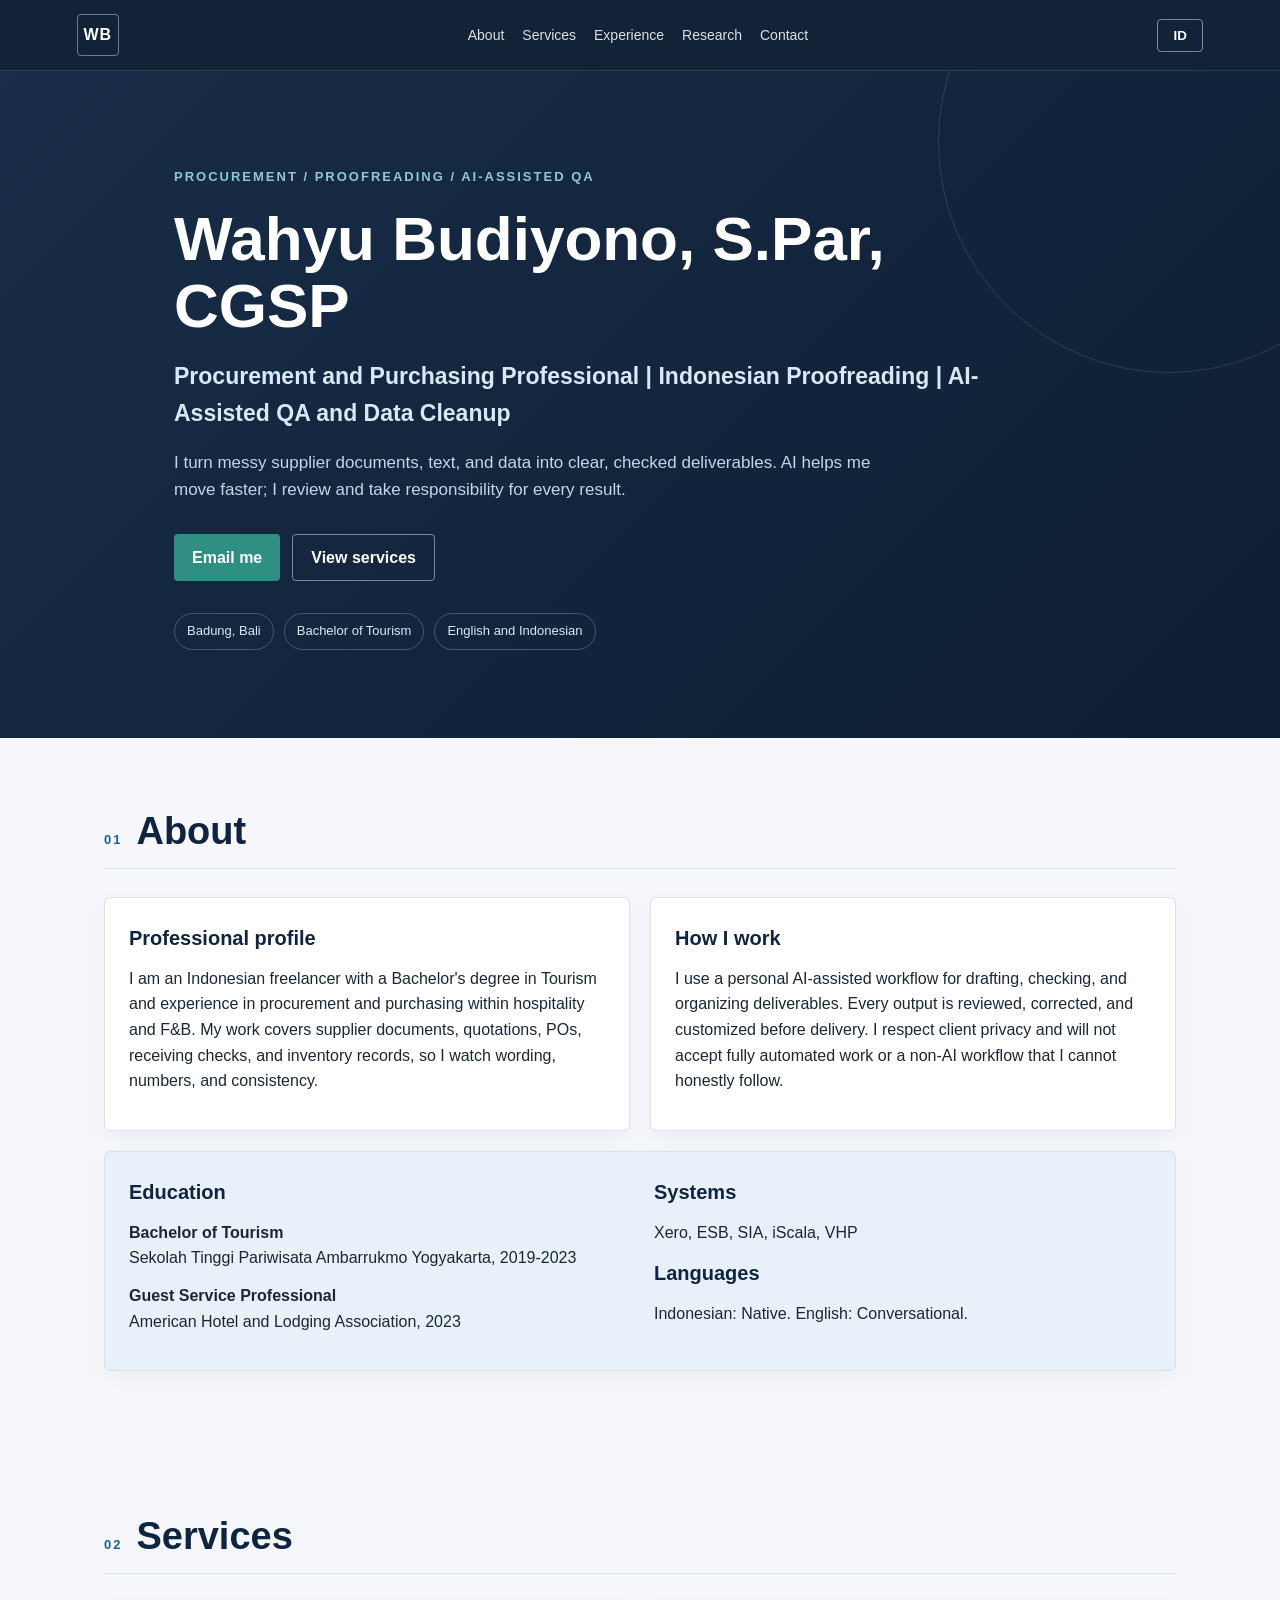
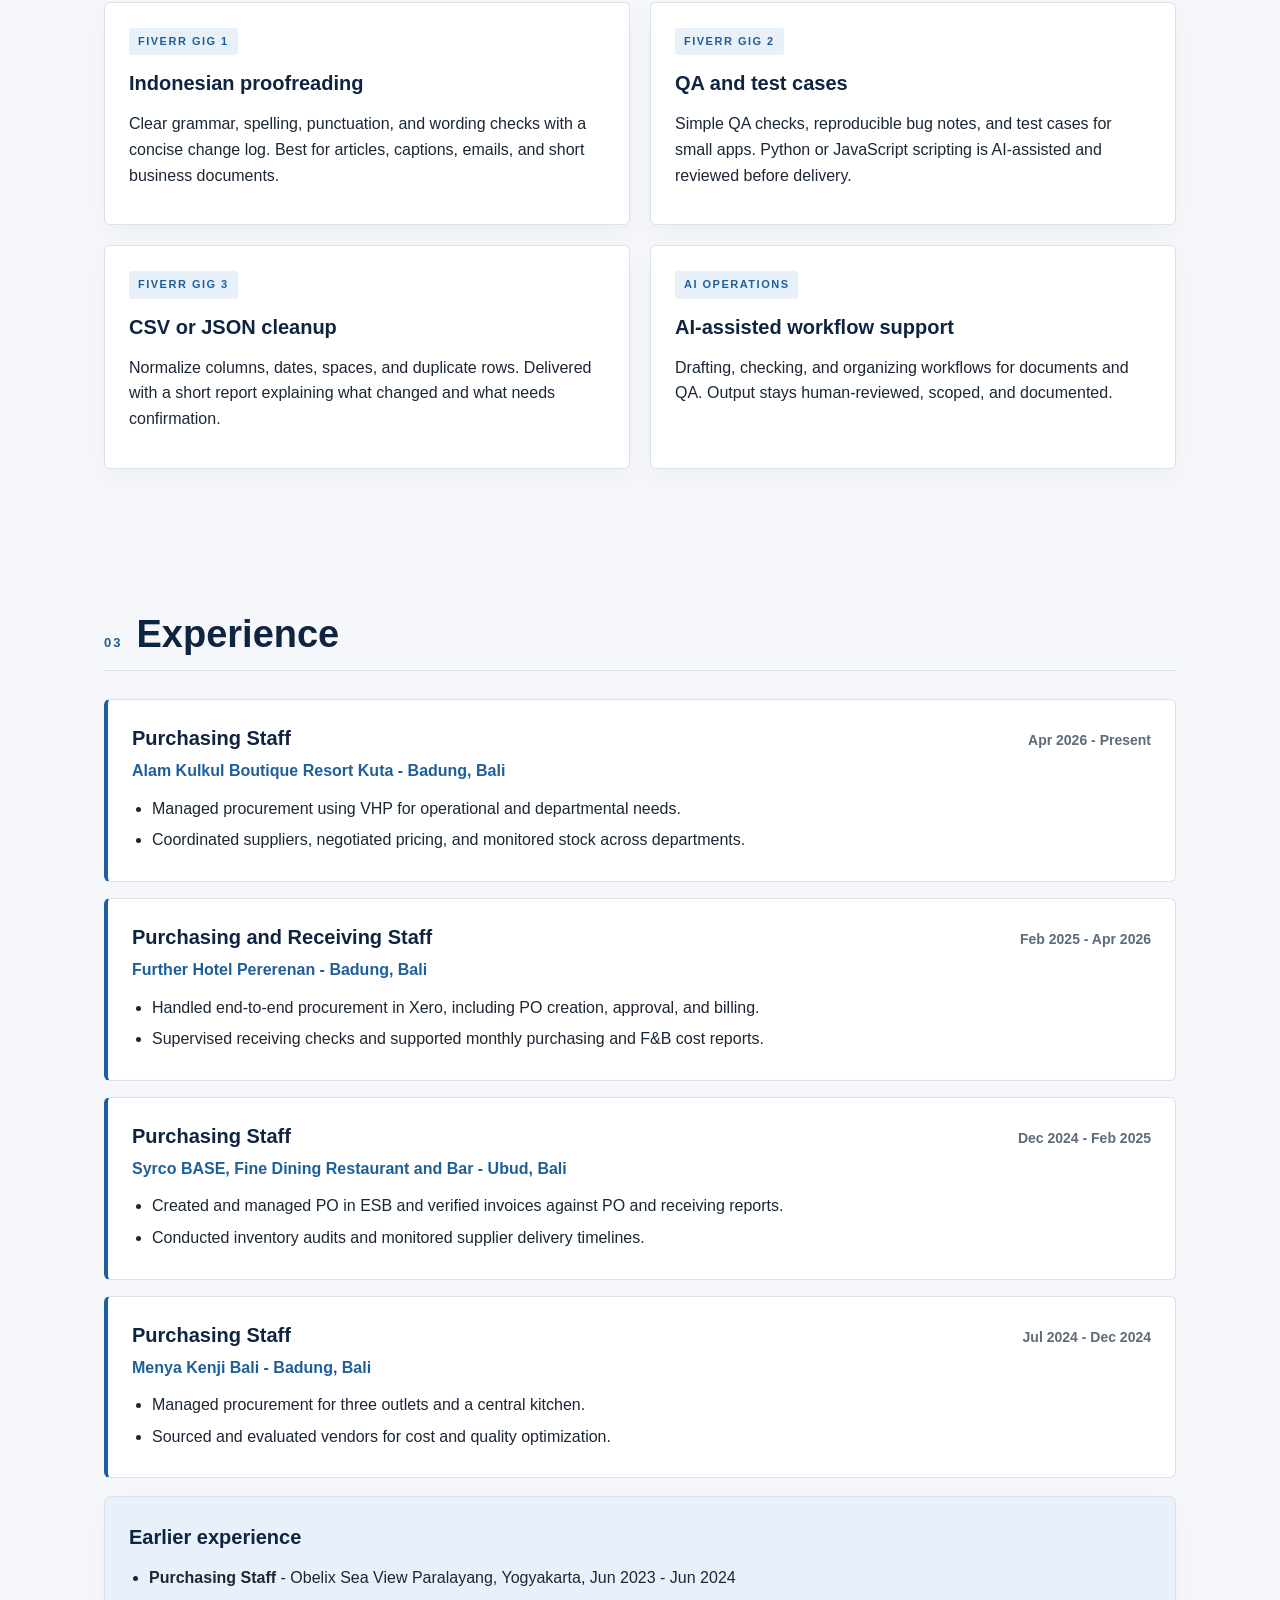
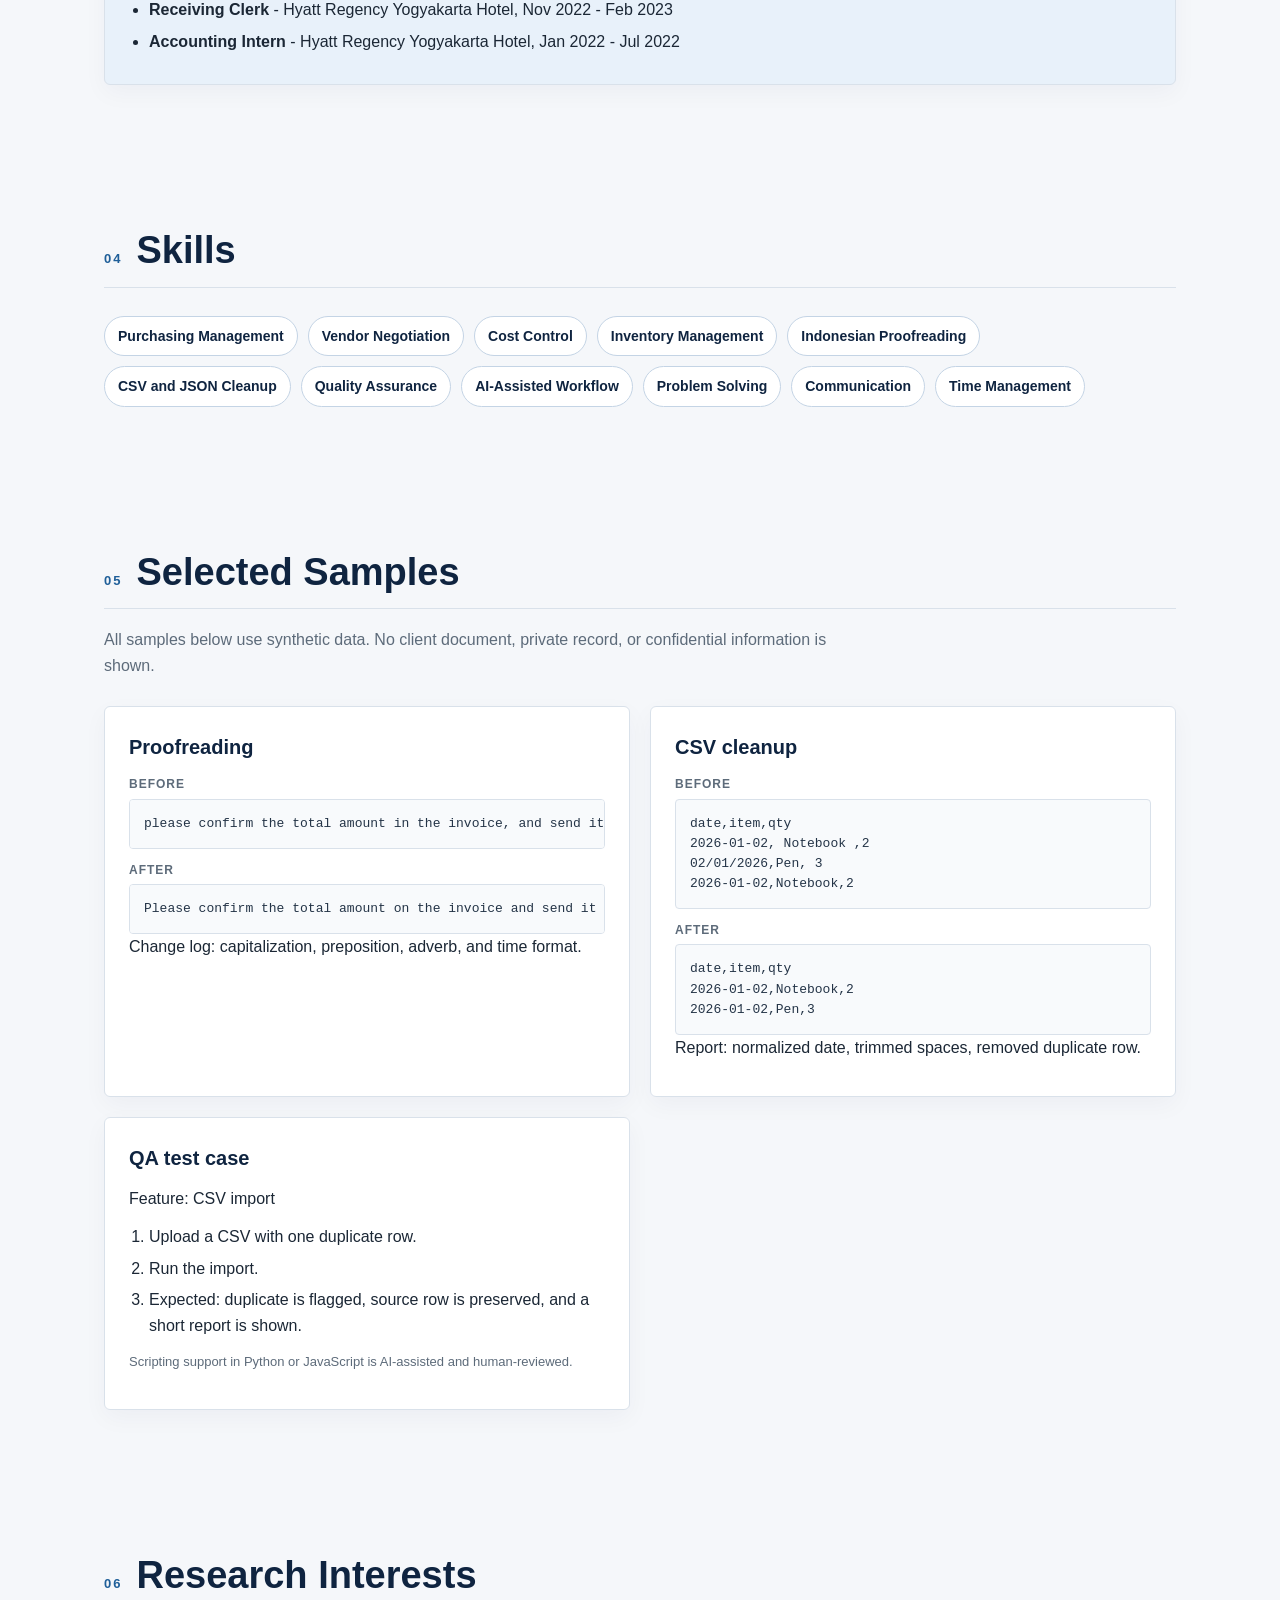
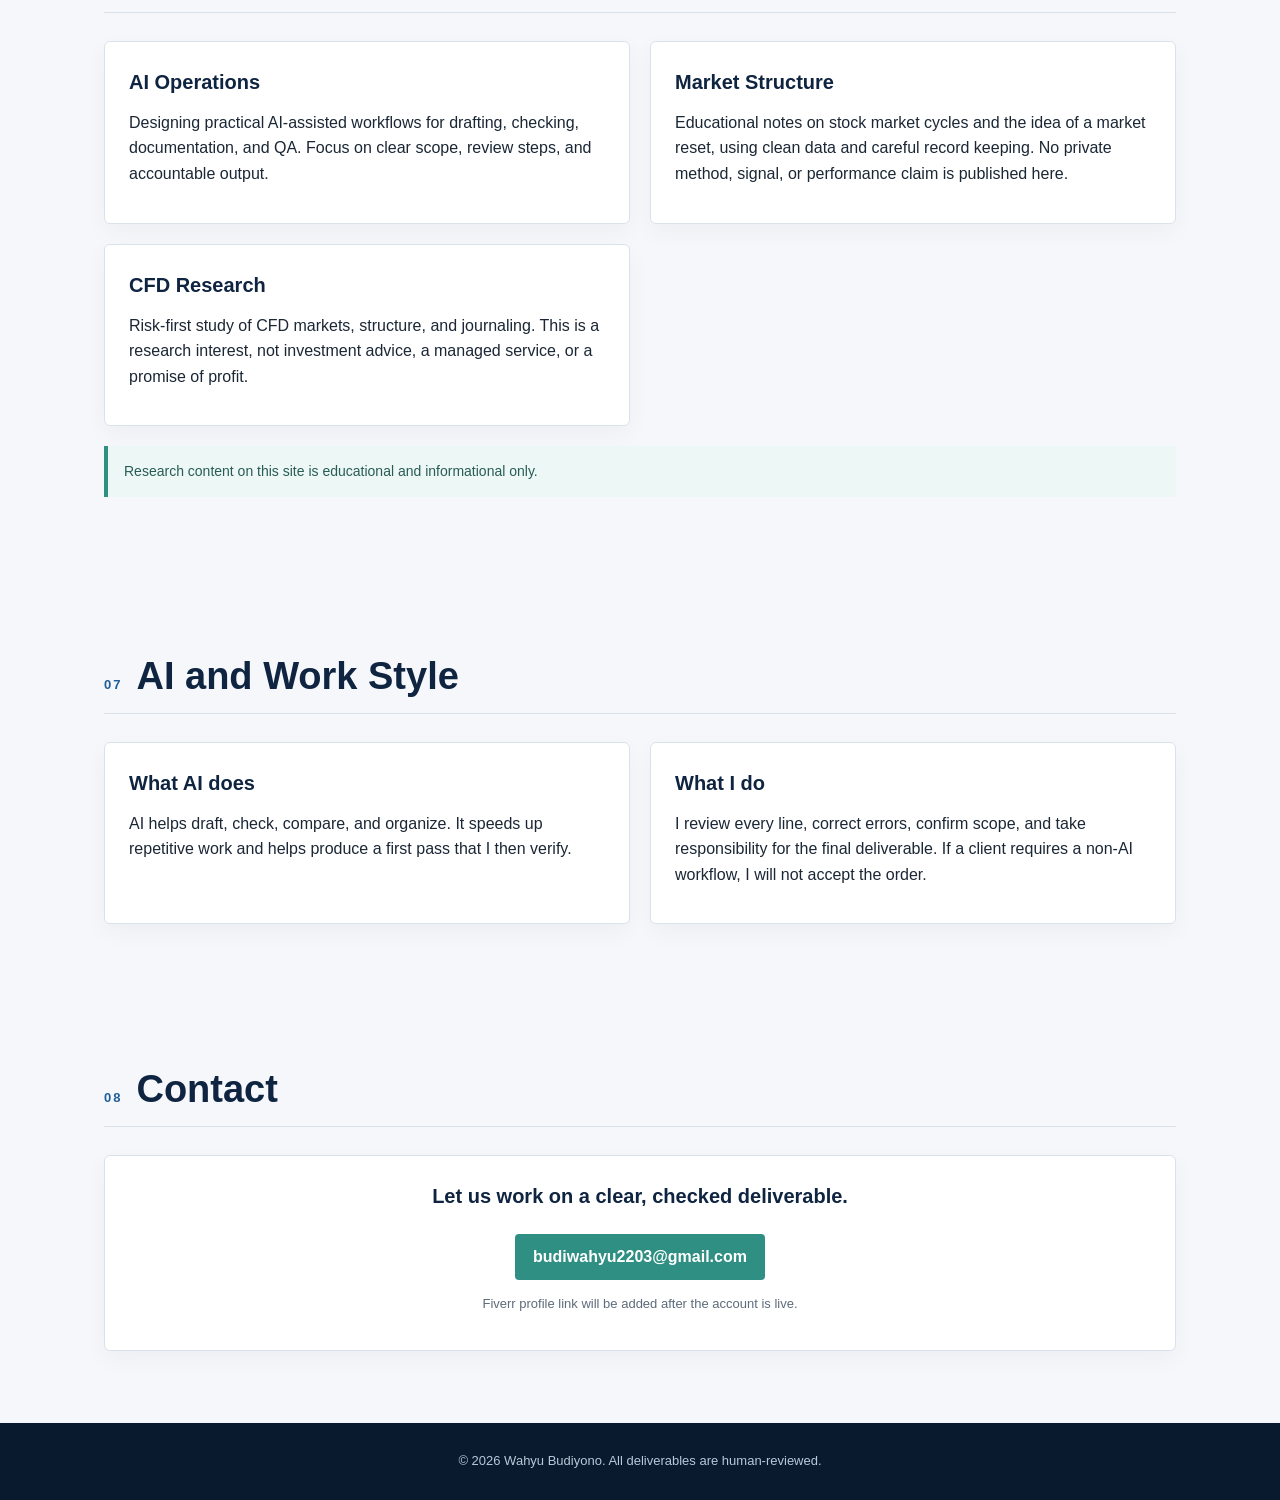
==== index.html @ 5fb3757d "Add bilingual corporate portfolio" ====
<!DOCTYPE html>
<html lang="en">
<head>
  <meta charset="utf-8">
  <meta name="viewport" content="width=device-width, initial-scale=1">
  <title>Wahyu Budiyono | Procurement and AI-Assisted QA</title>
  <meta name="description" content="Corporate portfolio of Wahyu Budiyono: procurement, Indonesian proofreading, AI-assisted QA, and data cleanup.">
  <link rel="stylesheet" href="styles.css">
</head>
<body>
  <header class="site-header">
    <a class="brand" href="#top" aria-label="Back to top">WB</a>
    <nav class="nav" aria-label="Main navigation">
      <a href="#about" data-en="About" data-id="Tentang">About</a>
      <a href="#services" data-en="Services" data-id="Layanan">Services</a>
      <a href="#experience" data-en="Experience" data-id="Pengalaman">Experience</a>
      <a href="#research" data-en="Research" data-id="Riset">Research</a>
      <a href="#contact" data-en="Contact" data-id="Kontak">Contact</a>
    </nav>
    <button class="lang-toggle" id="langToggle" type="button" aria-label="Ganti ke Bahasa Indonesia">ID</button>
  </header>

  <main id="top">
    <section class="hero">
      <div class="hero-inner">
        <p class="eyebrow" data-en="PROCUREMENT / PROOFREADING / AI-ASSISTED QA" data-id="PENGADAAN / KOREKSI BAHASA / QA DENGAN AI">PROCUREMENT / PROOFREADING / AI-ASSISTED QA</p>
        <h1>Wahyu Budiyono, S.Par, CGSP</h1>
        <p class="tagline" data-en="Procurement and Purchasing Professional | Indonesian Proofreading | AI-Assisted QA and Data Cleanup" data-id="Profesional Pengadaan dan Pembelian | Koreksi Bahasa Indonesia | QA dan Pembersihan Data dengan Bantuan AI">Procurement and Purchasing Professional | Indonesian Proofreading | AI-Assisted QA and Data Cleanup</p>
        <p class="hero-copy" data-en="I turn messy supplier documents, text, and data into clear, checked deliverables. AI helps me move faster; I review and take responsibility for every result." data-id="Saya mengubah dokumen supplier, teks, dan data yang berantakan menjadi hasil yang jelas dan sudah dicek. AI membantu saya bekerja lebih cepat; saya meninjau dan bertanggung jawab atas setiap hasil.">I turn messy supplier documents, text, and data into clear, checked deliverables. AI helps me move faster; I review and take responsibility for every result.</p>
        <div class="hero-actions">
          <a class="btn primary" href="mailto:budiwahyu2203@gmail.com" data-en="Email me" data-id="Email saya">Email me</a>
          <a class="btn secondary" href="#services" data-en="View services" data-id="Lihat layanan">View services</a>
        </div>
        <div class="badges" aria-label="Highlights">
          <span data-en="Badung, Bali" data-id="Badung, Bali">Badung, Bali</span>
          <span data-en="Bachelor of Tourism" data-id="Sarjana Pariwisata">Bachelor of Tourism</span>
          <span data-en="English and Indonesian" data-id="Inggris dan Indonesia">English and Indonesian</span>
        </div>
      </div>
    </section>

    <section class="section" id="about">
      <div class="section-head">
        <span class="section-no">01</span>
        <h2 data-en="About" data-id="Tentang">About</h2>
      </div>
      <div class="two-col">
        <div class="card">
          <h3 data-en="Professional profile" data-id="Profil profesional">Professional profile</h3>
          <p data-en="I am an Indonesian freelancer with a Bachelor's degree in Tourism and experience in procurement and purchasing within hospitality and F&B. My work covers supplier documents, quotations, POs, receiving checks, and inventory records, so I watch wording, numbers, and consistency." data-id="Saya adalah freelancer Indonesia dengan gelar Sarjana Pariwisata dan pengalaman pengadaan serta pembelian di perhotelan dan F&B. Pekerjaan saya mencakup dokumen supplier, penawaran, PO, pemeriksaan penerimaan, dan catatan inventaris, sehingga saya memperhatikan kata, angka, dan konsistensi.">I am an Indonesian freelancer with a Bachelor's degree in Tourism and experience in procurement and purchasing within hospitality and F&B. My work covers supplier documents, quotations, POs, receiving checks, and inventory records, so I watch wording, numbers, and consistency.</p>
        </div>
        <div class="card">
          <h3 data-en="How I work" data-id="Cara saya bekerja">How I work</h3>
          <p data-en="I use a personal AI-assisted workflow for drafting, checking, and organizing deliverables. Every output is reviewed, corrected, and customized before delivery. I respect client privacy and will not accept fully automated work or a non-AI workflow that I cannot honestly follow." data-id="Saya menggunakan alur kerja berbantuan AI pribadi untuk menyusun, memeriksa, dan merapikan hasil kerja. Setiap keluaran saya tinjau, perbaiki, dan sesuaikan sebelum dikirim. Saya menjaga privasi klien dan tidak menerima pekerjaan otomatis penuh atau alur tanpa AI yang tidak bisa saya jalani secara jujur.">I use a personal AI-assisted workflow for drafting, checking, and organizing deliverables. Every output is reviewed, corrected, and customized before delivery. I respect client privacy and will not accept fully automated work or a non-AI workflow that I cannot honestly follow.</p>
        </div>
      </div>
      <div class="panel" aria-label="Education and systems">
        <div>
          <h3 data-en="Education" data-id="Pendidikan">Education</h3>
          <p><strong data-en="Bachelor of Tourism" data-id="Sarjana Pariwisata">Bachelor of Tourism</strong><br>Sekolah Tinggi Pariwisata Ambarrukmo Yogyakarta, 2019-2023</p>
          <p><strong data-en="Guest Service Professional" data-id="Guest Service Professional">Guest Service Professional</strong><br>American Hotel and Lodging Association, 2023</p>
        </div>
        <div>
          <h3 data-en="Systems" data-id="Sistem">Systems</h3>
          <p data-en="Xero, ESB, SIA, iScala, VHP" data-id="Xero, ESB, SIA, iScala, VHP">Xero, ESB, SIA, iScala, VHP</p>
          <h3 data-en="Languages" data-id="Bahasa">Languages</h3>
          <p data-en="Indonesian: Native. English: Conversational." data-id="Indonesia: Asli. Inggris: Percakapan.">Indonesian: Native. English: Conversational.</p>
        </div>
      </div>
    </section>

    <section class="section" id="services">
      <div class="section-head">
        <span class="section-no">02</span>
        <h2 data-en="Services" data-id="Layanan">Services</h2>
      </div>
      <div class="grid">
        <article class="service-card">
          <span class="tag" data-en="FIVERR GIG 1" data-id="GIG FIVERR 1">FIVERR GIG 1</span>
          <h3 data-en="Indonesian proofreading" data-id="Koreksi Bahasa Indonesia">Indonesian proofreading</h3>
          <p data-en="Clear grammar, spelling, punctuation, and wording checks with a concise change log. Best for articles, captions, emails, and short business documents." data-id="Pemeriksaan tata bahasa, ejaan, tanda baca, dan pilihan kata dengan ringkasan perubahan. Cocok untuk artikel, caption, email, dan dokumen bisnis singkat.">Clear grammar, spelling, punctuation, and wording checks with a concise change log. Best for articles, captions, emails, and short business documents.</p>
        </article>
        <article class="service-card">
          <span class="tag" data-en="FIVERR GIG 2" data-id="GIG FIVERR 2">FIVERR GIG 2</span>
          <h3 data-en="QA and test cases" data-id="QA dan test case">QA and test cases</h3>
          <p data-en="Simple QA checks, reproducible bug notes, and test cases for small apps. Python or JavaScript scripting is AI-assisted and reviewed before delivery." data-id="Pemeriksaan QA sederhana, catatan bug yang bisa diulang, dan test case untuk aplikasi kecil. Skrip Python atau JavaScript dibantu AI dan ditinjau sebelum dikirim.">Simple QA checks, reproducible bug notes, and test cases for small apps. Python or JavaScript scripting is AI-assisted and reviewed before delivery.</p>
        </article>
        <article class="service-card">
          <span class="tag" data-en="FIVERR GIG 3" data-id="GIG FIVERR 3">FIVERR GIG 3</span>
          <h3 data-en="CSV or JSON cleanup" data-id="Pembersihan CSV atau JSON">CSV or JSON cleanup</h3>
          <p data-en="Normalize columns, dates, spaces, and duplicate rows. Delivered with a short report explaining what changed and what needs confirmation." data-id="Merapikan kolom, tanggal, spasi, dan baris duplikat. Dikirim dengan laporan singkat tentang yang diubah dan yang perlu dikonfirmasi.">Normalize columns, dates, spaces, and duplicate rows. Delivered with a short report explaining what changed and what needs confirmation.</p>
        </article>
        <article class="service-card">
          <span class="tag" data-en="AI OPERATIONS" data-id="OPERASI AI">AI OPERATIONS</span>
          <h3 data-en="AI-assisted workflow support" data-id="Dukungan alur kerja berbantuan AI">AI-assisted workflow support</h3>
          <p data-en="Drafting, checking, and organizing workflows for documents and QA. Output stays human-reviewed, scoped, and documented." data-id="Alur kerja penyusunan, pemeriksaan, dan perapian untuk dokumen serta QA. Hasil tetap ditinjau manusia, jelas ruang lingkupnya, dan terdokumentasi.">Drafting, checking, and organizing workflows for documents and QA. Output stays human-reviewed, scoped, and documented.</p>
        </article>
      </div>
    </section>

    <section class="section" id="experience">
      <div class="section-head">
        <span class="section-no">03</span>
        <h2 data-en="Experience" data-id="Pengalaman">Experience</h2>
      </div>
      <div class="timeline">
        <article class="job">
          <div class="job-head">
            <h3 data-en="Purchasing Staff" data-id="Staf Pengadaan">Purchasing Staff</h3>
            <span>Apr 2026 - Present</span>
          </div>
          <p class="company">Alam Kulkul Boutique Resort Kuta - Badung, Bali</p>
          <ul>
            <li data-en="Managed procurement using VHP for operational and departmental needs." data-id="Mengelola pengadaan dengan VHP untuk kebutuhan operasional dan departemen.">Managed procurement using VHP for operational and departmental needs.</li>
            <li data-en="Coordinated suppliers, negotiated pricing, and monitored stock across departments." data-id="Berkoordinasi dengan supplier, menegosiasikan harga, dan memantau stok lintas departemen.">Coordinated suppliers, negotiated pricing, and monitored stock across departments.</li>
          </ul>
        </article>
        <article class="job">
          <div class="job-head">
            <h3 data-en="Purchasing and Receiving Staff" data-id="Staf Pengadaan dan Penerimaan">Purchasing and Receiving Staff</h3>
            <span>Feb 2025 - Apr 2026</span>
          </div>
          <p class="company">Further Hotel Pererenan - Badung, Bali</p>
          <ul>
            <li data-en="Handled end-to-end procurement in Xero, including PO creation, approval, and billing." data-id="Menangani pengadaan menyeluruh di Xero, termasuk pembuatan PO, persetujuan, dan penagihan.">Handled end-to-end procurement in Xero, including PO creation, approval, and billing.</li>
            <li data-en="Supervised receiving checks and supported monthly purchasing and F&B cost reports." data-id="Mengawasi pemeriksaan penerimaan dan mendukung laporan pembelian bulanan serta biaya F&B.">Supervised receiving checks and supported monthly purchasing and F&B cost reports.</li>
          </ul>
        </article>
        <article class="job">
          <div class="job-head">
            <h3 data-en="Purchasing Staff" data-id="Staf Pengadaan">Purchasing Staff</h3>
            <span>Dec 2024 - Feb 2025</span>
          </div>
          <p class="company">Syrco BASE, Fine Dining Restaurant and Bar - Ubud, Bali</p>
          <ul>
            <li data-en="Created and managed PO in ESB and verified invoices against PO and receiving reports." data-id="Membuat dan mengelola PO di ESB serta memverifikasi invoice terhadap PO dan laporan penerimaan.">Created and managed PO in ESB and verified invoices against PO and receiving reports.</li>
            <li data-en="Conducted inventory audits and monitored supplier delivery timelines." data-id="Melakukan audit inventaris dan memantau waktu pengiriman supplier.">Conducted inventory audits and monitored supplier delivery timelines.</li>
          </ul>
        </article>
        <article class="job">
          <div class="job-head">
            <h3 data-en="Purchasing Staff" data-id="Staf Pengadaan">Purchasing Staff</h3>
            <span>Jul 2024 - Dec 2024</span>
          </div>
          <p class="company">Menya Kenji Bali - Badung, Bali</p>
          <ul>
            <li data-en="Managed procurement for three outlets and a central kitchen." data-id="Mengelola pengadaan untuk tiga outlet dan dapur pusat.">Managed procurement for three outlets and a central kitchen.</li>
            <li data-en="Sourced and evaluated vendors for cost and quality optimization." data-id="Mencari dan mengevaluasi vendor untuk biaya dan kualitas yang lebih baik.">Sourced and evaluated vendors for cost and quality optimization.</li>
          </ul>
        </article>
      </div>
      <div class="panel compact">
        <h3 data-en="Earlier experience" data-id="Pengalaman sebelumnya">Earlier experience</h3>
        <ul class="plain-list">
          <li><strong>Purchasing Staff</strong> - Obelix Sea View Paralayang, Yogyakarta, Jun 2023 - Jun 2024</li>
          <li><strong data-en="Receiving Clerk" data-id="Staf Penerimaan">Receiving Clerk</strong> - Hyatt Regency Yogyakarta Hotel, Nov 2022 - Feb 2023</li>
          <li><strong data-en="Accounting Intern" data-id="Magang Akuntansi">Accounting Intern</strong> - Hyatt Regency Yogyakarta Hotel, Jan 2022 - Jul 2022</li>
        </ul>
      </div>
    </section>

    <section class="section" id="skills">
      <div class="section-head">
        <span class="section-no">04</span>
        <h2 data-en="Skills" data-id="Keahlian">Skills</h2>
      </div>
      <ul class="chips">
        <li data-en="Purchasing Management" data-id="Manajemen Pembelian">Purchasing Management</li>
        <li data-en="Vendor Negotiation" data-id="Negosiasi Vendor">Vendor Negotiation</li>
        <li data-en="Cost Control" data-id="Kontrol Biaya">Cost Control</li>
        <li data-en="Inventory Management" data-id="Manajemen Inventaris">Inventory Management</li>
        <li data-en="Indonesian Proofreading" data-id="Koreksi Bahasa Indonesia">Indonesian Proofreading</li>
        <li data-en="CSV and JSON Cleanup" data-id="Pembersihan CSV dan JSON">CSV and JSON Cleanup</li>
        <li data-en="Quality Assurance" data-id="Jaminan Kualitas">Quality Assurance</li>
        <li data-en="AI-Assisted Workflow" data-id="Alur Kerja Berbantuan AI">AI-Assisted Workflow</li>
        <li data-en="Problem Solving" data-id="Pemecahan Masalah">Problem Solving</li>
        <li data-en="Communication" data-id="Komunikasi">Communication</li>
        <li data-en="Time Management" data-id="Manajemen Waktu">Time Management</li>
      </ul>
    </section>

    <section class="section" id="samples">
      <div class="section-head">
        <span class="section-no">05</span>
        <h2 data-en="Selected Samples" data-id="Contoh Hasil">Selected Samples</h2>
      </div>
      <p class="section-intro" data-en="All samples below use synthetic data. No client document, private record, or confidential information is shown." data-id="Semua contoh di bawah memakai data buatan. Tidak ada dokumen klien, catatan privat, atau informasi rahasia yang ditampilkan.">All samples below use synthetic data. No client document, private record, or confidential information is shown.</p>
      <div class="grid">
        <article class="sample-card">
          <h3 data-en="Proofreading" data-id="Koreksi Bahasa">Proofreading</h3>
          <p class="sample-label" data-en="Before" data-id="Sebelum">Before</p>
          <pre>please confirm the total amount in the invoice, and send it too us before 5 p.m</pre>
          <p class="sample-label" data-en="After" data-id="Sesudah">After</p>
          <pre>Please confirm the total amount on the invoice and send it to us by 5:00 p.m.</pre>
          <p data-en="Change log: capitalization, preposition, adverb, and time format." data-id="Ringkasan: huruf kapital, preposisi, kata keterangan, dan format waktu.">Change log: capitalization, preposition, adverb, and time format.</p>
        </article>
        <article class="sample-card">
          <h3 data-en="CSV cleanup" data-id="Pembersihan CSV">CSV cleanup</h3>
          <p class="sample-label" data-en="Before" data-id="Sebelum">Before</p>
          <pre>date,item,qty
2026-01-02, Notebook ,2
02/01/2026,Pen, 3
2026-01-02,Notebook,2</pre>
          <p class="sample-label" data-en="After" data-id="Sesudah">After</p>
          <pre>date,item,qty
2026-01-02,Notebook,2
2026-01-02,Pen,3</pre>
          <p data-en="Report: normalized date, trimmed spaces, removed duplicate row." data-id="Laporan: tanggal diseragamkan, spasi dibuang, baris duplikat dihapus.">Report: normalized date, trimmed spaces, removed duplicate row.</p>
        </article>
        <article class="sample-card">
          <h3 data-en="QA test case" data-id="Test case QA">QA test case</h3>
          <p data-en="Feature: CSV import" data-id="Fitur: impor CSV">Feature: CSV import</p>
          <ol>
            <li data-en="Upload a CSV with one duplicate row." data-id="Unggah CSV dengan satu baris duplikat.">Upload a CSV with one duplicate row.</li>
            <li data-en="Run the import." data-id="Jalankan impor.">Run the import.</li>
            <li data-en="Expected: duplicate is flagged, source row is preserved, and a short report is shown." data-id="Diharapkan: duplikat ditandai, baris sumber tetap ada, dan laporan singkat ditampilkan.">Expected: duplicate is flagged, source row is preserved, and a short report is shown.</li>
          </ol>
          <p class="sample-note" data-en="Scripting support in Python or JavaScript is AI-assisted and human-reviewed." data-id="Dukungan skrip Python atau JavaScript dibantu AI dan ditinjau manusia.">Scripting support in Python or JavaScript is AI-assisted and human-reviewed.</p>
        </article>
      </div>
    </section>

    <section class="section" id="research">
      <div class="section-head">
        <span class="section-no">06</span>
        <h2 data-en="Research Interests" data-id="Minat Riset">Research Interests</h2>
      </div>
      <div class="grid">
        <article class="research-card">
          <h3 data-en="AI Operations" data-id="Operasi AI">AI Operations</h3>
          <p data-en="Designing practical AI-assisted workflows for drafting, checking, documentation, and QA. Focus on clear scope, review steps, and accountable output." data-id="Merancang alur kerja berbantuan AI yang praktis untuk penyusunan, pemeriksaan, dokumentasi, dan QA. Fokus pada ruang lingkup jelas, langkah tinjau, dan hasil yang bisa dipertanggungjawabkan.">Designing practical AI-assisted workflows for drafting, checking, documentation, and QA. Focus on clear scope, review steps, and accountable output.</p>
        </article>
        <article class="research-card">
          <h3 data-en="Market Structure" data-id="Struktur Pasar">Market Structure</h3>
          <p data-en="Educational notes on stock market cycles and the idea of a market reset, using clean data and careful record keeping. No private method, signal, or performance claim is published here." data-id="Catatan edukatif tentang siklus pasar saham dan gagasan market reset, memakai data rapi dan pencatatan yang hati-hati. Tidak ada metode privat, sinyal, atau klaim performa yang dipublikasikan di sini.">Educational notes on stock market cycles and the idea of a market reset, using clean data and careful record keeping. No private method, signal, or performance claim is published here.</p>
        </article>
        <article class="research-card">
          <h3 data-en="CFD Research" data-id="Riset CFD">CFD Research</h3>
          <p data-en="Risk-first study of CFD markets, structure, and journaling. This is a research interest, not investment advice, a managed service, or a promise of profit." data-id="Kajian CFD yang mengutamakan risiko, struktur pasar, dan pencatatan. Ini minat riset, bukan saran investasi, layanan kelola dana, atau janji keuntungan.">Risk-first study of CFD markets, structure, and journaling. This is a research interest, not investment advice, a managed service, or a promise of profit.</p>
        </article>
      </div>
      <p class="disclaimer" data-en="Research content on this site is educational and informational only." data-id="Konten riset di situs ini hanya bersifat edukatif dan informatif.">Research content on this site is educational and informational only.</p>
    </section>

    <section class="section" id="work-style">
      <div class="section-head">
        <span class="section-no">07</span>
        <h2 data-en="AI and Work Style" data-id="AI dan Cara Kerja">AI and Work Style</h2>
      </div>
      <div class="two-col">
        <div class="card">
          <h3 data-en="What AI does" data-id="Apa yang dilakukan AI">What AI does</h3>
          <p data-en="AI helps draft, check, compare, and organize. It speeds up repetitive work and helps produce a first pass that I then verify." data-id="AI membantu menyusun, memeriksa, membandingkan, dan merapikan. AI mempercepat pekerjaan berulang dan menghasilkan draf awal yang lalu saya verifikasi.">AI helps draft, check, compare, and organize. It speeds up repetitive work and helps produce a first pass that I then verify.</p>
        </div>
        <div class="card">
          <h3 data-en="What I do" data-id="Apa yang saya lakukan">What I do</h3>
          <p data-en="I review every line, correct errors, confirm scope, and take responsibility for the final deliverable. If a client requires a non-AI workflow, I will not accept the order." data-id="Saya meninjau setiap baris, memperbaiki kesalahan, mengonfirmasi ruang lingkup, dan bertanggung jawab atas hasil akhir. Jika klien meminta alur tanpa AI, saya tidak akan menerima pesanan.">I review every line, correct errors, confirm scope, and take responsibility for the final deliverable. If a client requires a non-AI workflow, I will not accept the order.</p>
        </div>
      </div>
    </section>

    <section class="section contact" id="contact">
      <div class="section-head">
        <span class="section-no">08</span>
        <h2 data-en="Contact" data-id="Kontak">Contact</h2>
      </div>
      <div class="contact-card">
        <h3 data-en="Let us work on a clear, checked deliverable." data-id="Mari kerjakan hasil yang jelas dan sudah dicek.">Let us work on a clear, checked deliverable.</h3>
        <a class="btn primary" href="mailto:budiwahyu2203@gmail.com">budiwahyu2203@gmail.com</a>
        <p class="muted" data-en="Fiverr profile link will be added after the account is live." data-id="Tautan profil Fiverr akan ditambahkan setelah akun aktif.">Fiverr profile link will be added after the account is live.</p>
      </div>
    </section>
  </main>

  <footer class="site-footer">
    <p>&copy; 2026 Wahyu Budiyono. <span data-en="All deliverables are human-reviewed." data-id="Semua hasil ditinjau manusia.">All deliverables are human-reviewed.</span></p>
  </footer>

  <script src="script.js"></script>
</body>
</html>
---- styles.css ----
:root {
  --navy: #0f2440;
  --navy-dark: #091a2f;
  --blue: #1f5f99;
  --blue-soft: #e8f1fa;
  --ink: #1b2735;
  --muted: #5d6b7a;
  --line: #d9e1ea;
  --paper: #ffffff;
  --bg: #f5f7fa;
  --accent: #2f8f83;
}

* {
  box-sizing: border-box;
}

html {
  scroll-behavior: smooth;
}

body {
  margin: 0;
  background: var(--bg);
  color: var(--ink);
  font-family: "Segoe UI", Roboto, Helvetica, Arial, sans-serif;
  line-height: 1.6;
}

a {
  color: inherit;
}

.site-header {
  position: sticky;
  top: 0;
  z-index: 20;
  display: flex;
  align-items: center;
  justify-content: space-between;
  gap: 18px;
  padding: 14px 6vw;
  background: rgba(9, 26, 47, 0.96);
  color: #fff;
  border-bottom: 1px solid rgba(255, 255, 255, 0.12);
}

.brand {
  display: inline-flex;
  align-items: center;
  justify-content: center;
  width: 42px;
  height: 42px;
  border: 1px solid rgba(255, 255, 255, 0.4);
  border-radius: 4px;
  font-weight: 700;
  letter-spacing: 1px;
  text-decoration: none;
}

.nav {
  display: flex;
  flex-wrap: wrap;
  gap: 18px;
}

.nav a {
  color: rgba(255, 255, 255, 0.86);
  font-size: 14px;
  text-decoration: none;
}

.nav a:hover,
.nav a:focus-visible {
  color: #fff;
  text-decoration: underline;
}

.lang-toggle {
  cursor: pointer;
  min-width: 46px;
  padding: 8px 12px;
  border: 1px solid rgba(255, 255, 255, 0.45);
  border-radius: 4px;
  background: transparent;
  color: #fff;
  font-weight: 700;
}

.lang-toggle:hover {
  background: rgba(255, 255, 255, 0.12);
}

.hero {
  position: relative;
  overflow: hidden;
  background:
    linear-gradient(135deg, rgba(15, 36, 64, 0.96), rgba(9, 26, 47, 0.98)),
    repeating-linear-gradient(45deg, transparent, transparent 18px, rgba(255,255,255,0.02) 18px, rgba(255,255,255,0.02) 19px);
  color: #fff;
}

.hero::after {
  content: "";
  position: absolute;
  top: -160px;
  right: -120px;
  width: 460px;
  height: 460px;
  border: 1px solid rgba(255, 255, 255, 0.12);
  border-radius: 50%;
}

.hero-inner {
  position: relative;
  z-index: 1;
  max-width: 980px;
  margin: 0 auto;
  padding: 96px 24px 88px;
}

.eyebrow {
  margin: 0 0 18px;
  color: #8fc7d8;
  font-size: 13px;
  font-weight: 700;
  letter-spacing: 2px;
}

h1 {
  max-width: 860px;
  margin: 0 0 18px;
  font-size: clamp(34px, 6vw, 62px);
  line-height: 1.08;
}

.tagline {
  max-width: 820px;
  margin: 0 0 18px;
  color: #d9e8f5;
  font-size: clamp(17px, 2.4vw, 23px);
  font-weight: 600;
}

.hero-copy {
  max-width: 720px;
  margin: 0 0 30px;
  color: #c4d5e5;
  font-size: 17px;
}

.hero-actions {
  display: flex;
  flex-wrap: wrap;
  gap: 12px;
}

.btn {
  display: inline-flex;
  align-items: center;
  justify-content: center;
  min-height: 44px;
  padding: 10px 18px;
  border-radius: 4px;
  font-weight: 700;
  text-decoration: none;
}

.btn.primary {
  background: var(--accent);
  color: #fff;
}

.btn.secondary {
  border: 1px solid rgba(255, 255, 255, 0.45);
  color: #fff;
}

.contact .btn.primary {
  color: #fff;
}

.badges {
  display: flex;
  flex-wrap: wrap;
  gap: 10px;
  margin-top: 32px;
}

.badges span {
  padding: 7px 12px;
  border: 1px solid rgba(255, 255, 255, 0.22);
  border-radius: 999px;
  color: #d9e8f5;
  font-size: 13px;
}

.section {
  max-width: 1120px;
  margin: 0 auto;
  padding: 72px 24px;
}

.section-head {
  display: flex;
  align-items: baseline;
  gap: 14px;
  margin-bottom: 28px;
  padding-bottom: 14px;
  border-bottom: 1px solid var(--line);
}

.section-no {
  color: var(--blue);
  font-size: 13px;
  font-weight: 800;
  letter-spacing: 2px;
}

.section-head h2 {
  margin: 0;
  color: var(--navy);
  font-size: clamp(26px, 4vw, 38px);
  line-height: 1.15;
}

.section-intro {
  max-width: 760px;
  margin: -10px 0 28px;
  color: var(--muted);
}

.two-col,
.grid {
  display: grid;
  gap: 20px;
}

.two-col {
  grid-template-columns: repeat(2, minmax(0, 1fr));
}

.grid {
  grid-template-columns: repeat(2, minmax(0, 1fr));
}

.card,
.service-card,
.sample-card,
.research-card,
.panel,
.contact-card {
  padding: 24px;
  border: 1px solid var(--line);
  border-radius: 6px;
  background: var(--paper);
  box-shadow: 0 8px 24px rgba(15, 36, 64, 0.04);
}

.card h3,
.service-card h3,
.sample-card h3,
.research-card h3,
.panel h3,
.contact-card h3 {
  margin: 0 0 12px;
  color: var(--navy);
  font-size: 20px;
}

.card p,
.service-card p,
.sample-card p,
.research-card p,
.panel p,
.contact-card p {
  margin: 0 0 12px;
}

.panel {
  display: grid;
  grid-template-columns: repeat(2, minmax(0, 1fr));
  gap: 28px;
  margin-top: 20px;
  background: var(--blue-soft);
}

.tag {
  display: inline-block;
  margin-bottom: 12px;
  padding: 5px 9px;
  border-radius: 3px;
  background: var(--blue-soft);
  color: var(--blue);
  font-size: 11px;
  font-weight: 800;
  letter-spacing: 1.5px;
}

.timeline {
  display: grid;
  gap: 16px;
}

.job {
  padding: 22px 24px;
  border: 1px solid var(--line);
  border-left: 4px solid var(--blue);
  border-radius: 6px;
  background: var(--paper);
}

.job-head {
  display: flex;
  flex-wrap: wrap;
  align-items: baseline;
  justify-content: space-between;
  gap: 8px;
}

.job-head h3 {
  margin: 0;
  color: var(--navy);
  font-size: 20px;
}

.job-head span {
  color: var(--muted);
  font-size: 14px;
  font-weight: 700;
}

.company {
  margin: 4px 0 12px;
  color: var(--blue);
  font-weight: 600;
}

.job ul,
.plain-list,
.sample-card ol {
  margin: 0;
  padding-left: 20px;
}

.job li,
.plain-list li,
.sample-card li {
  margin-bottom: 6px;
}

.panel.compact {
  display: block;
  margin-top: 18px;
}

.chips {
  display: flex;
  flex-wrap: wrap;
  gap: 10px;
  margin: 0;
  padding: 0;
  list-style: none;
}

.chips li {
  padding: 8px 13px;
  border: 1px solid #c4d4e5;
  border-radius: 999px;
  background: #fff;
  color: var(--navy);
  font-size: 14px;
  font-weight: 600;
}

.sample-label {
  margin: 12px 0 4px !important;
  color: var(--muted);
  font-size: 12px;
  font-weight: 800;
  letter-spacing: 1px;
  text-transform: uppercase;
}

pre {
  overflow-x: auto;
  margin: 0;
  padding: 14px;
  border: 1px solid var(--line);
  border-radius: 4px;
  background: #f8fafc;
  color: #243447;
  font-family: "Consolas", "Courier New", monospace;
  font-size: 13px;
  line-height: 1.55;
}

.sample-note {
  margin-top: 14px !important;
  color: var(--muted);
  font-size: 13px;
}

.disclaimer {
  margin-top: 20px;
  padding: 14px 16px;
  border-left: 4px solid var(--accent);
  background: #edf7f5;
  color: #285c56;
  font-size: 14px;
}

.contact-card {
  text-align: center;
}

.contact-card .btn {
  margin: 10px 0 14px;
}

.muted {
  color: var(--muted);
  font-size: 13px;
}

.site-footer {
  padding: 28px 24px;
  background: var(--navy-dark);
  color: #b9c8d8;
  text-align: center;
  font-size: 13px;
}

.site-footer p {
  margin: 0;
}

@media (max-width: 820px) {
  .site-header {
    align-items: flex-start;
    flex-wrap: wrap;
    padding: 12px 18px;
  }

  .nav {
    order: 3;
    width: 100%;
    gap: 12px;
  }

  .hero-inner {
    padding: 72px 20px 64px;
  }

  .section {
    padding: 56px 18px;
  }

  .two-col,
  .grid,
  .panel {
    grid-template-columns: 1fr;
  }
}

@media (max-width: 480px) {
  .nav a {
    font-size: 12px;
  }

  .hero-actions .btn {
    width: 100%;
  }

  .section-head {
    align-items: flex-start;
    flex-direction: column;
    gap: 4px;
  }
}
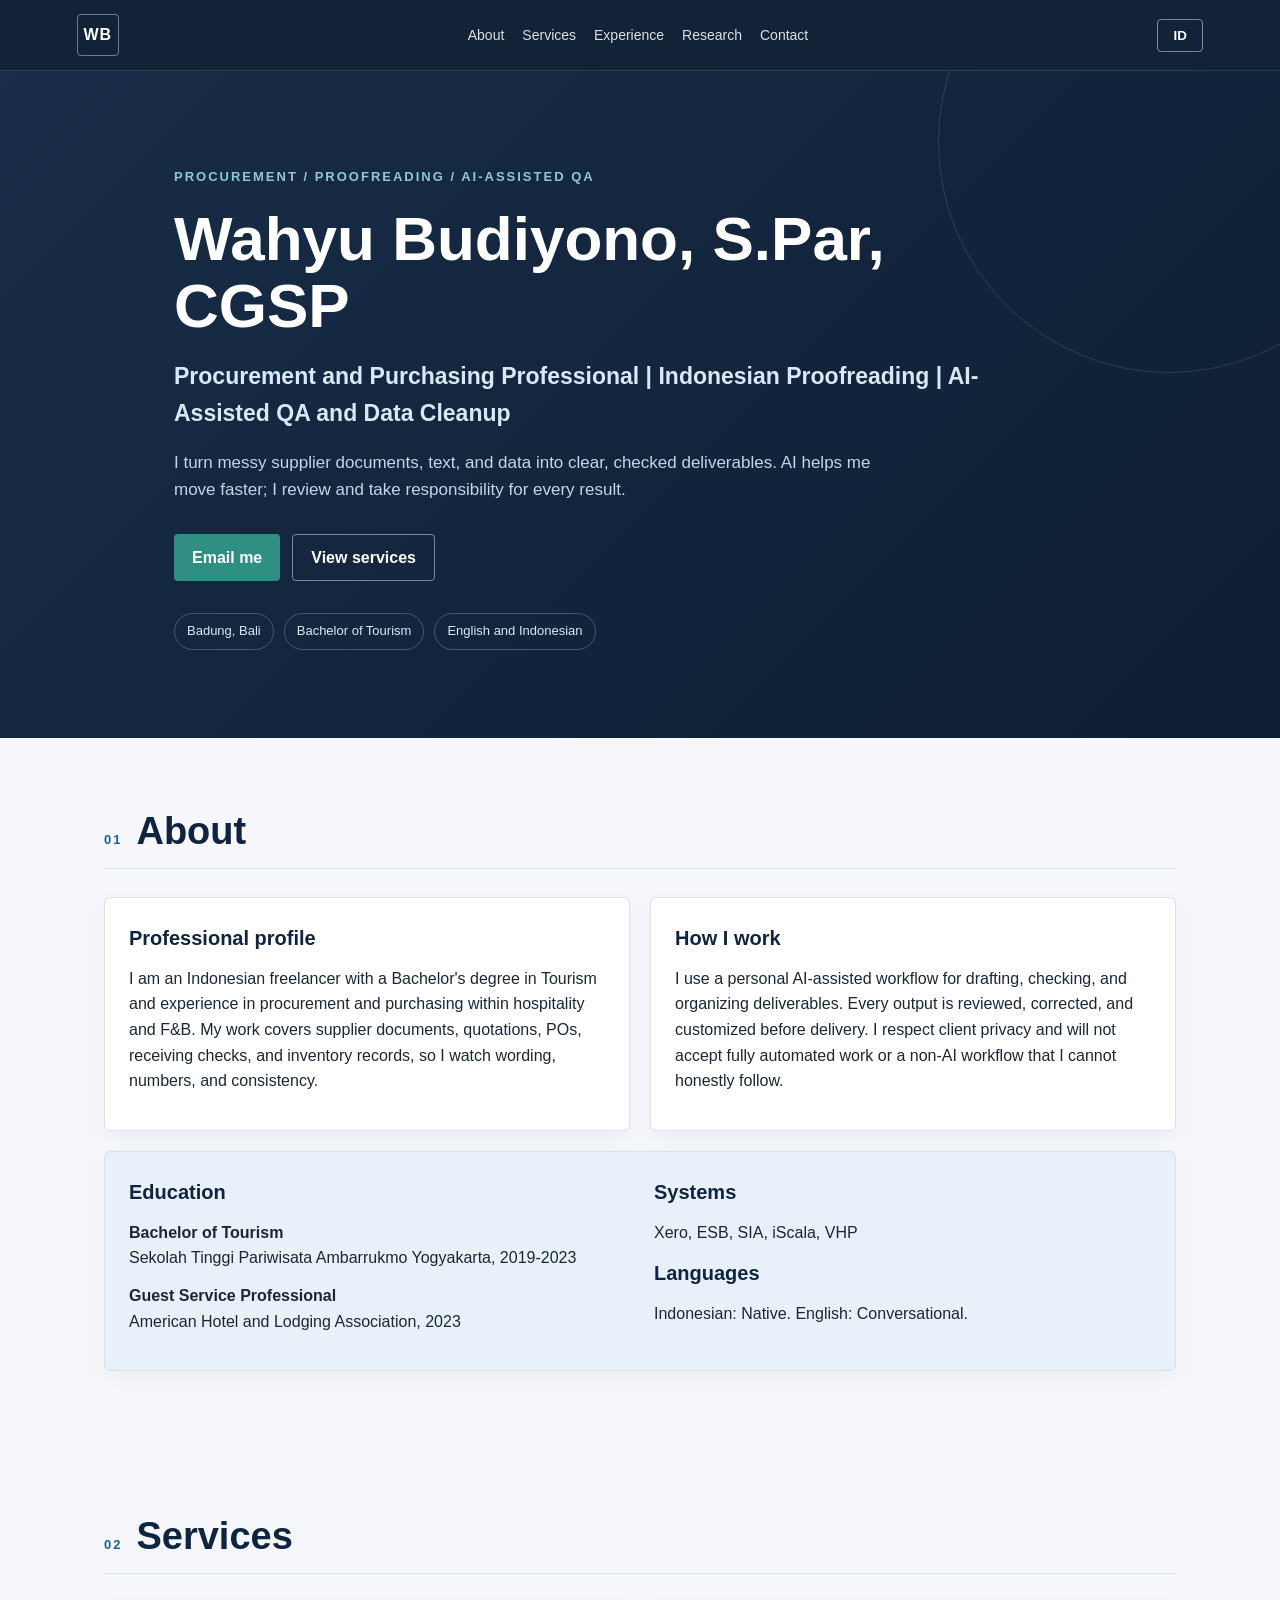
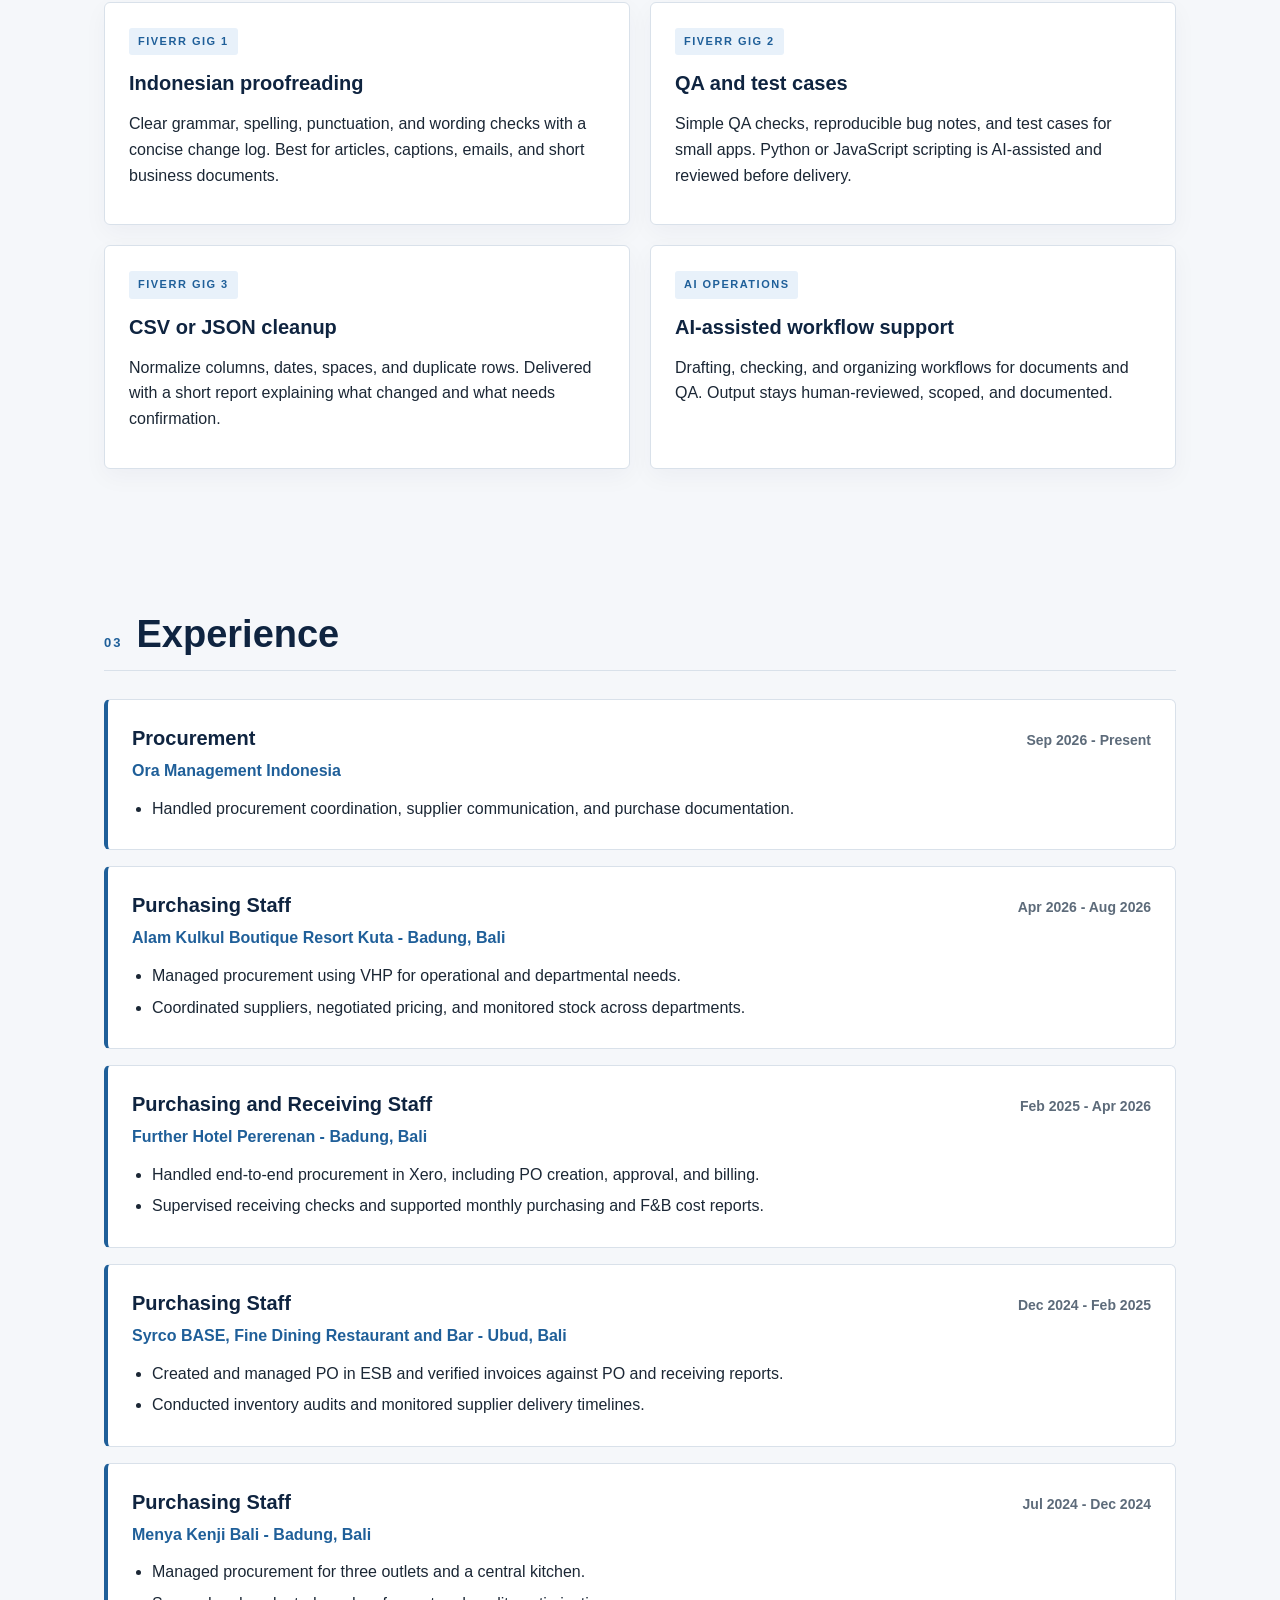
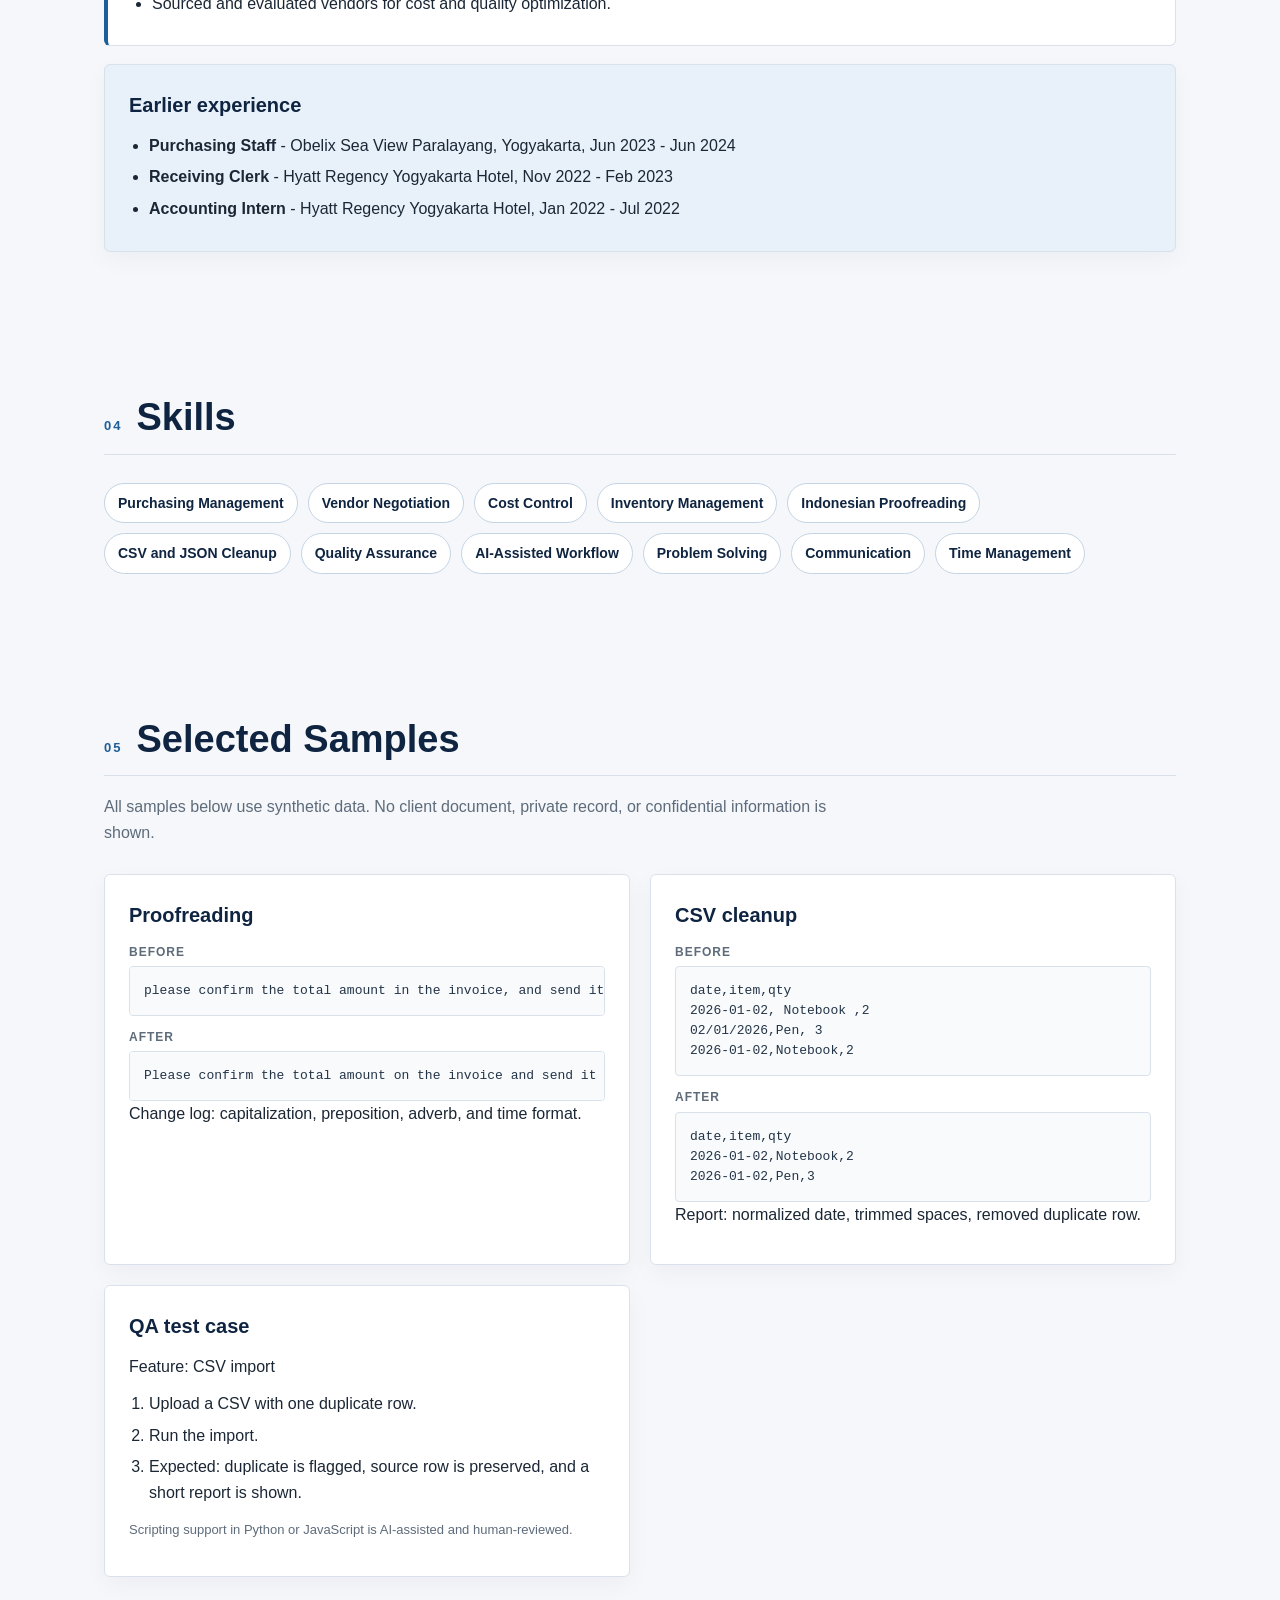
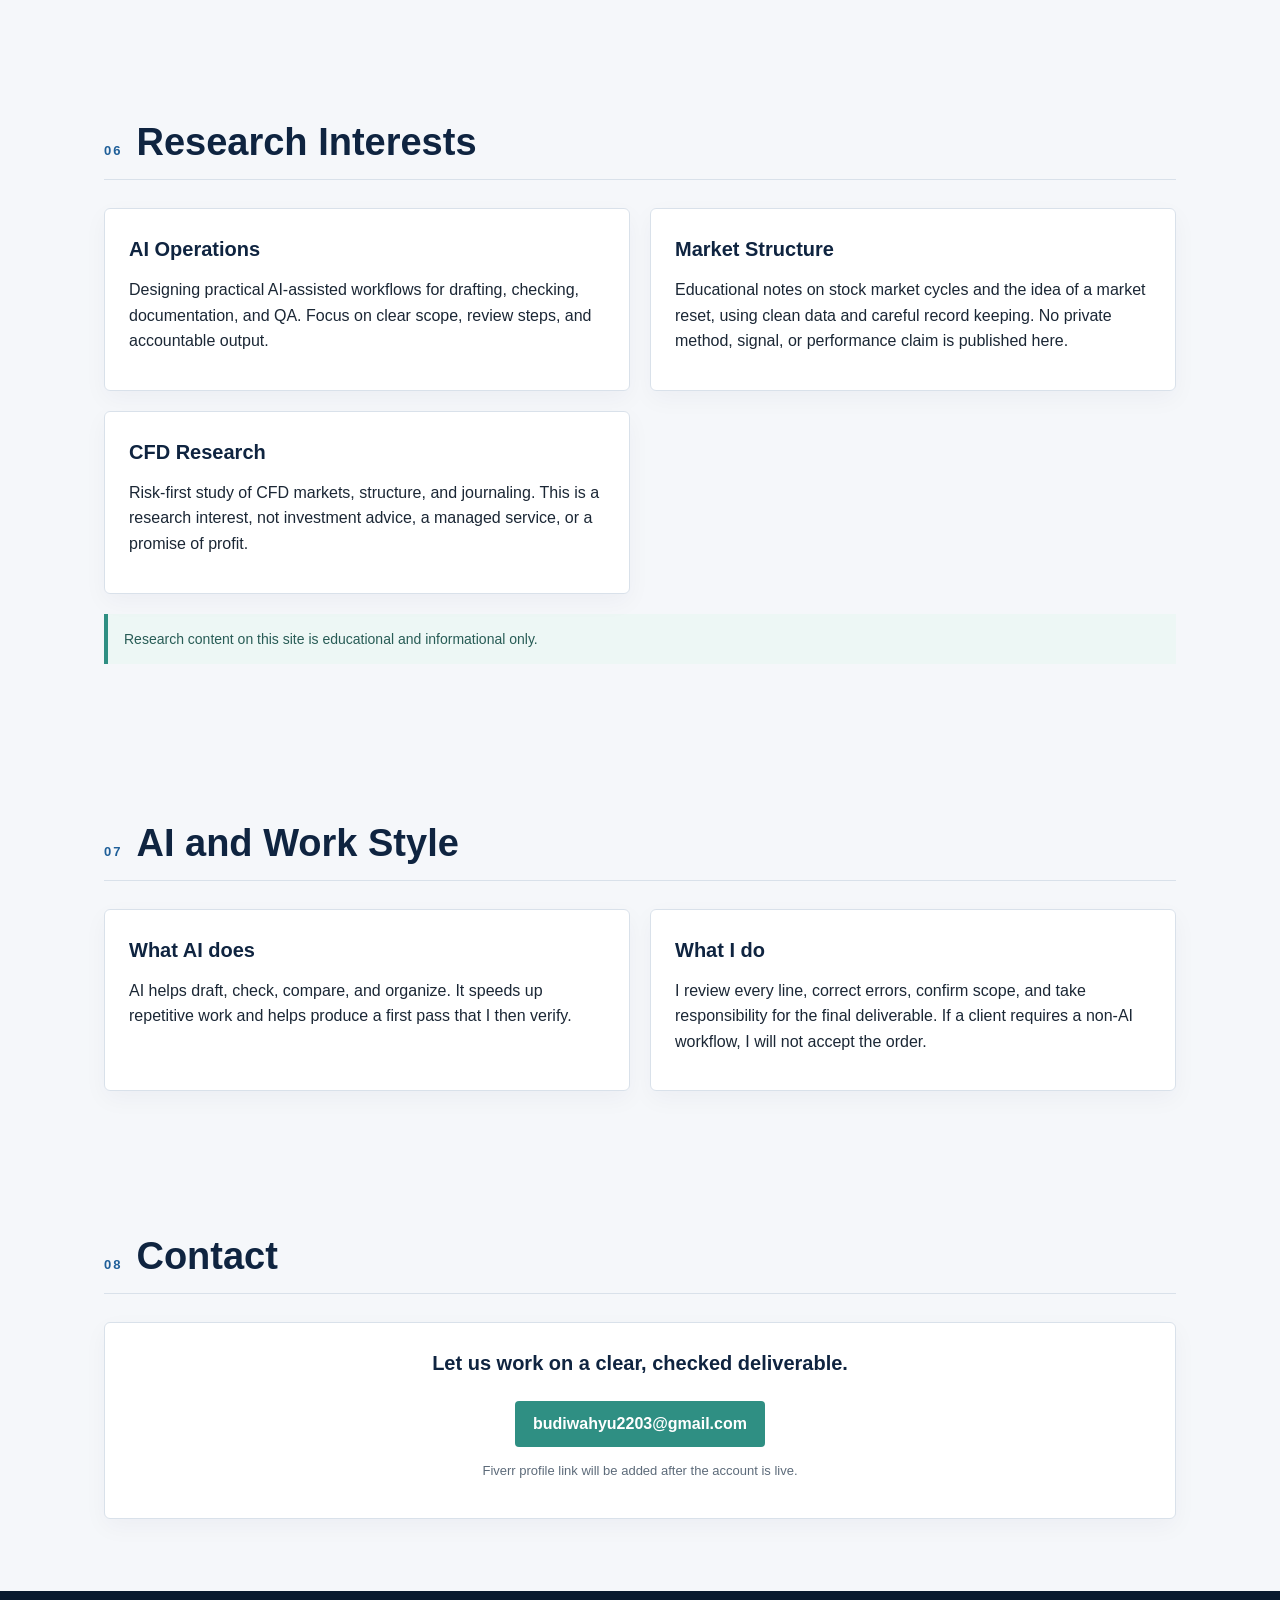
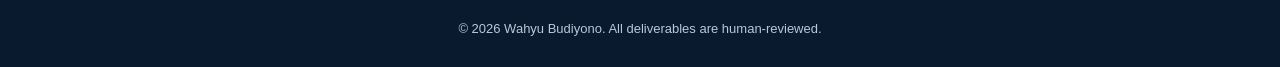
==== commit 4b32a64e: "Update current procurement experience" ====
--- a/index.html
+++ b/index.html
@@ -106,8 +106,18 @@
       <div class="timeline">
         <article class="job">
           <div class="job-head">
+            <h3 data-en="Procurement" data-id="Procurement">Procurement</h3>
+            <span>Sep 2026 - Present</span>
+          </div>
+          <p class="company">Ora Management Indonesia</p>
+          <ul>
+            <li data-en="Handled procurement coordination, supplier communication, and purchase documentation." data-id="Menangani koordinasi pengadaan, komunikasi supplier, dan dokumentasi pembelian.">Handled procurement coordination, supplier communication, and purchase documentation.</li>
+          </ul>
+        </article>
+        <article class="job">
+          <div class="job-head">
             <h3 data-en="Purchasing Staff" data-id="Staf Pengadaan">Purchasing Staff</h3>
-            <span>Apr 2026 - Present</span>
+            <span>Apr 2026 - Aug 2026</span>
           </div>
           <p class="company">Alam Kulkul Boutique Resort Kuta - Badung, Bali</p>
           <ul>
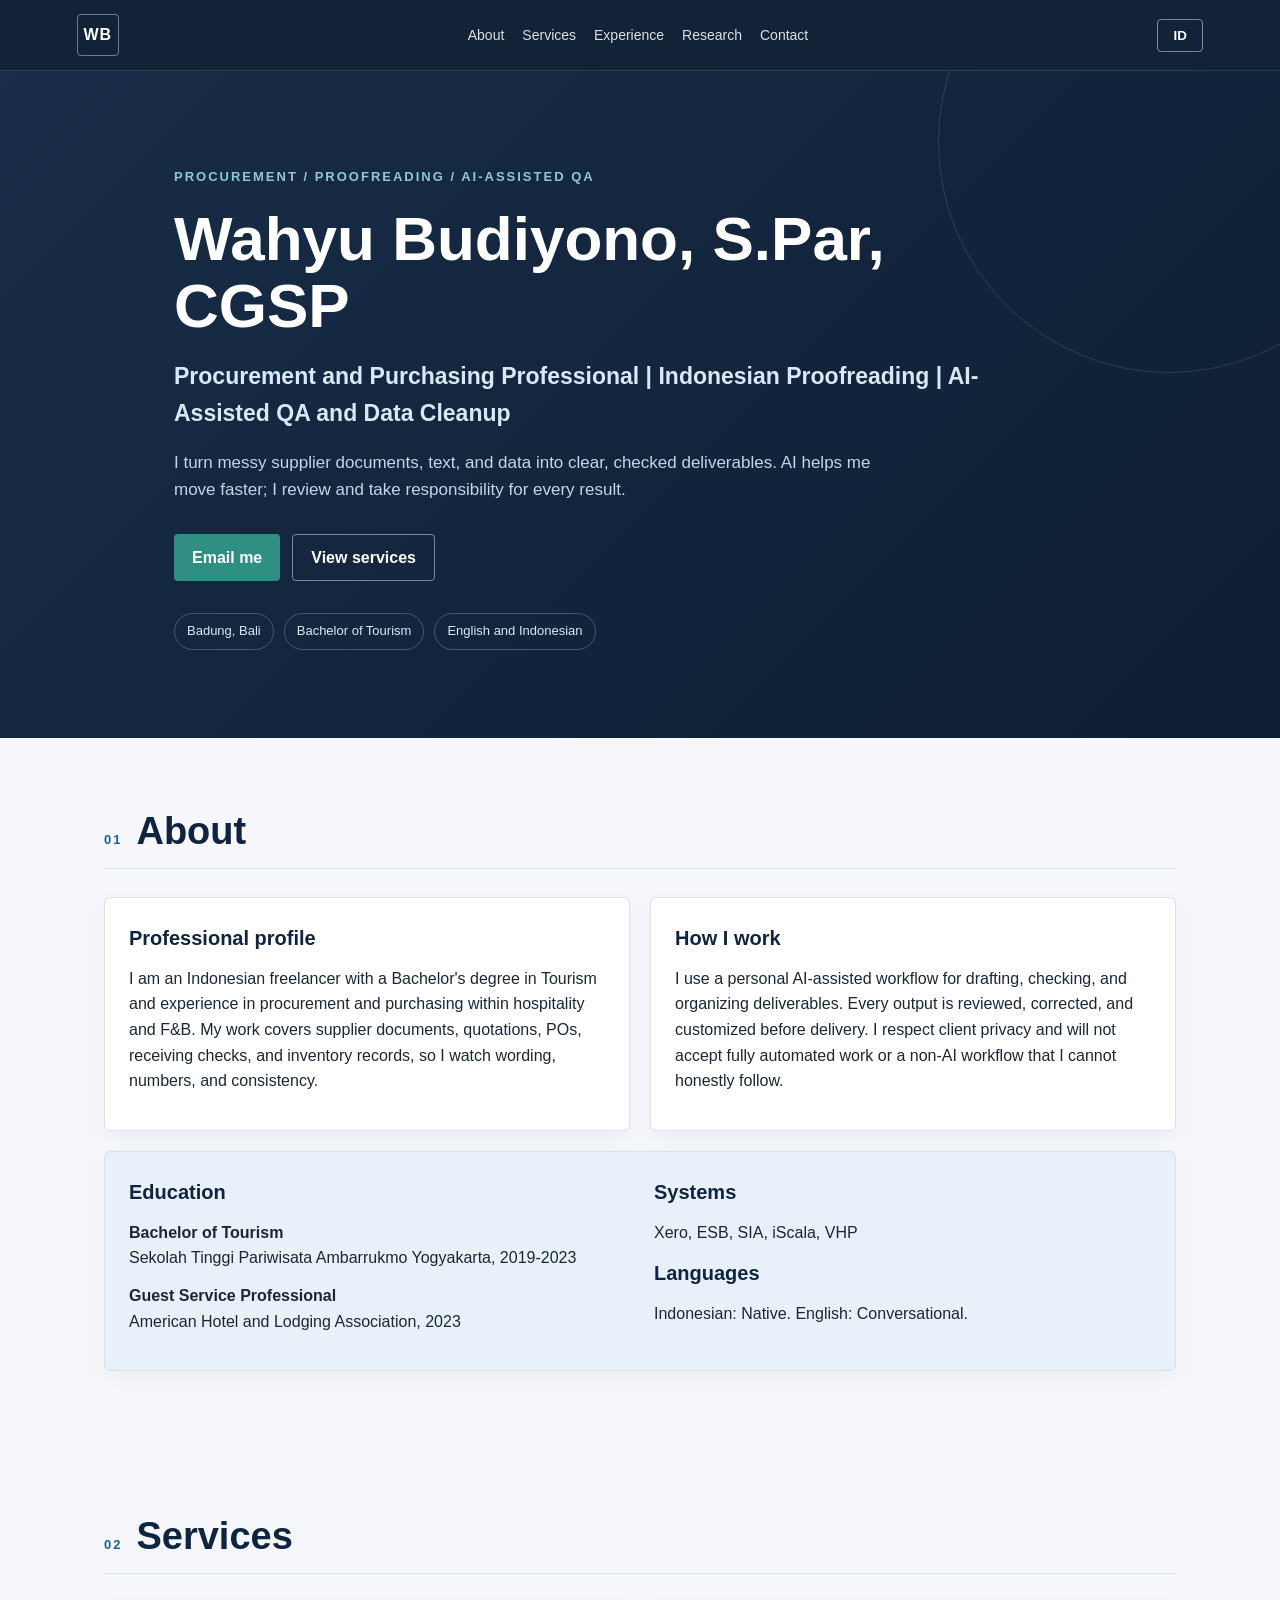
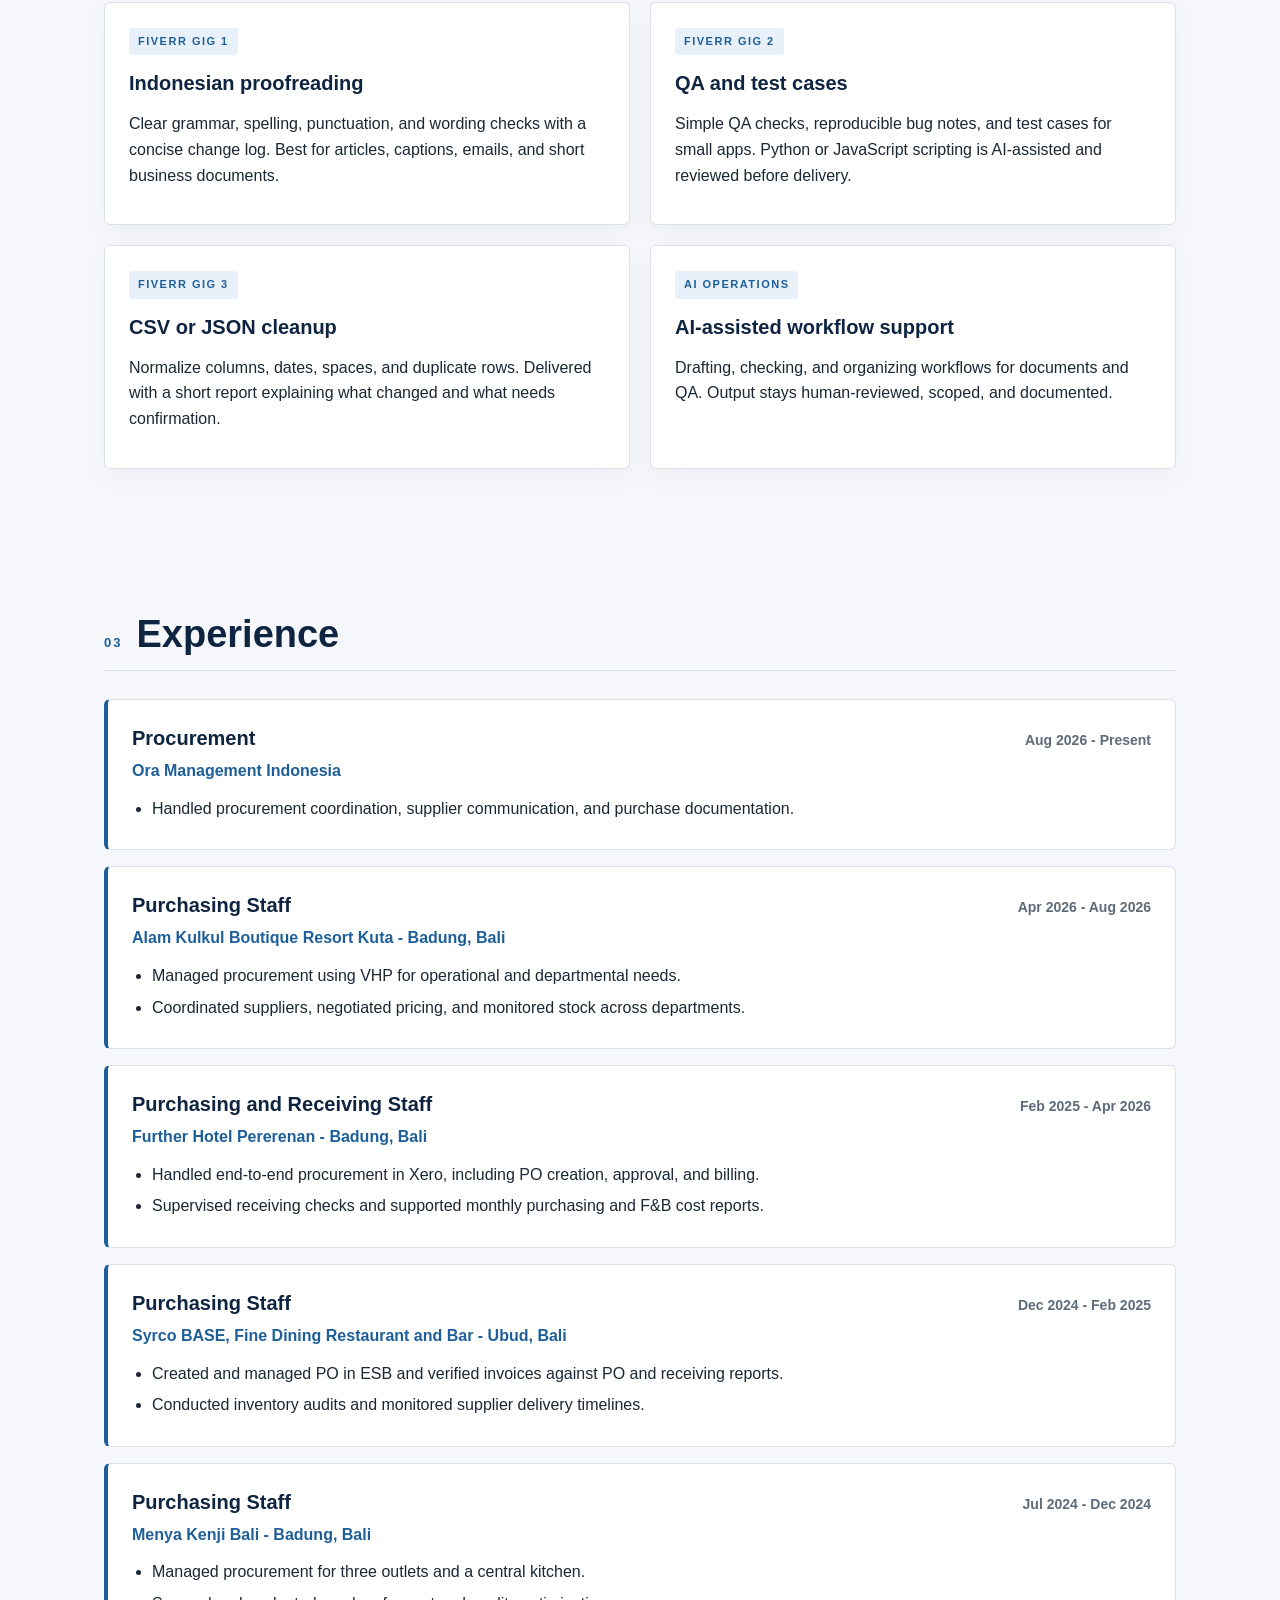
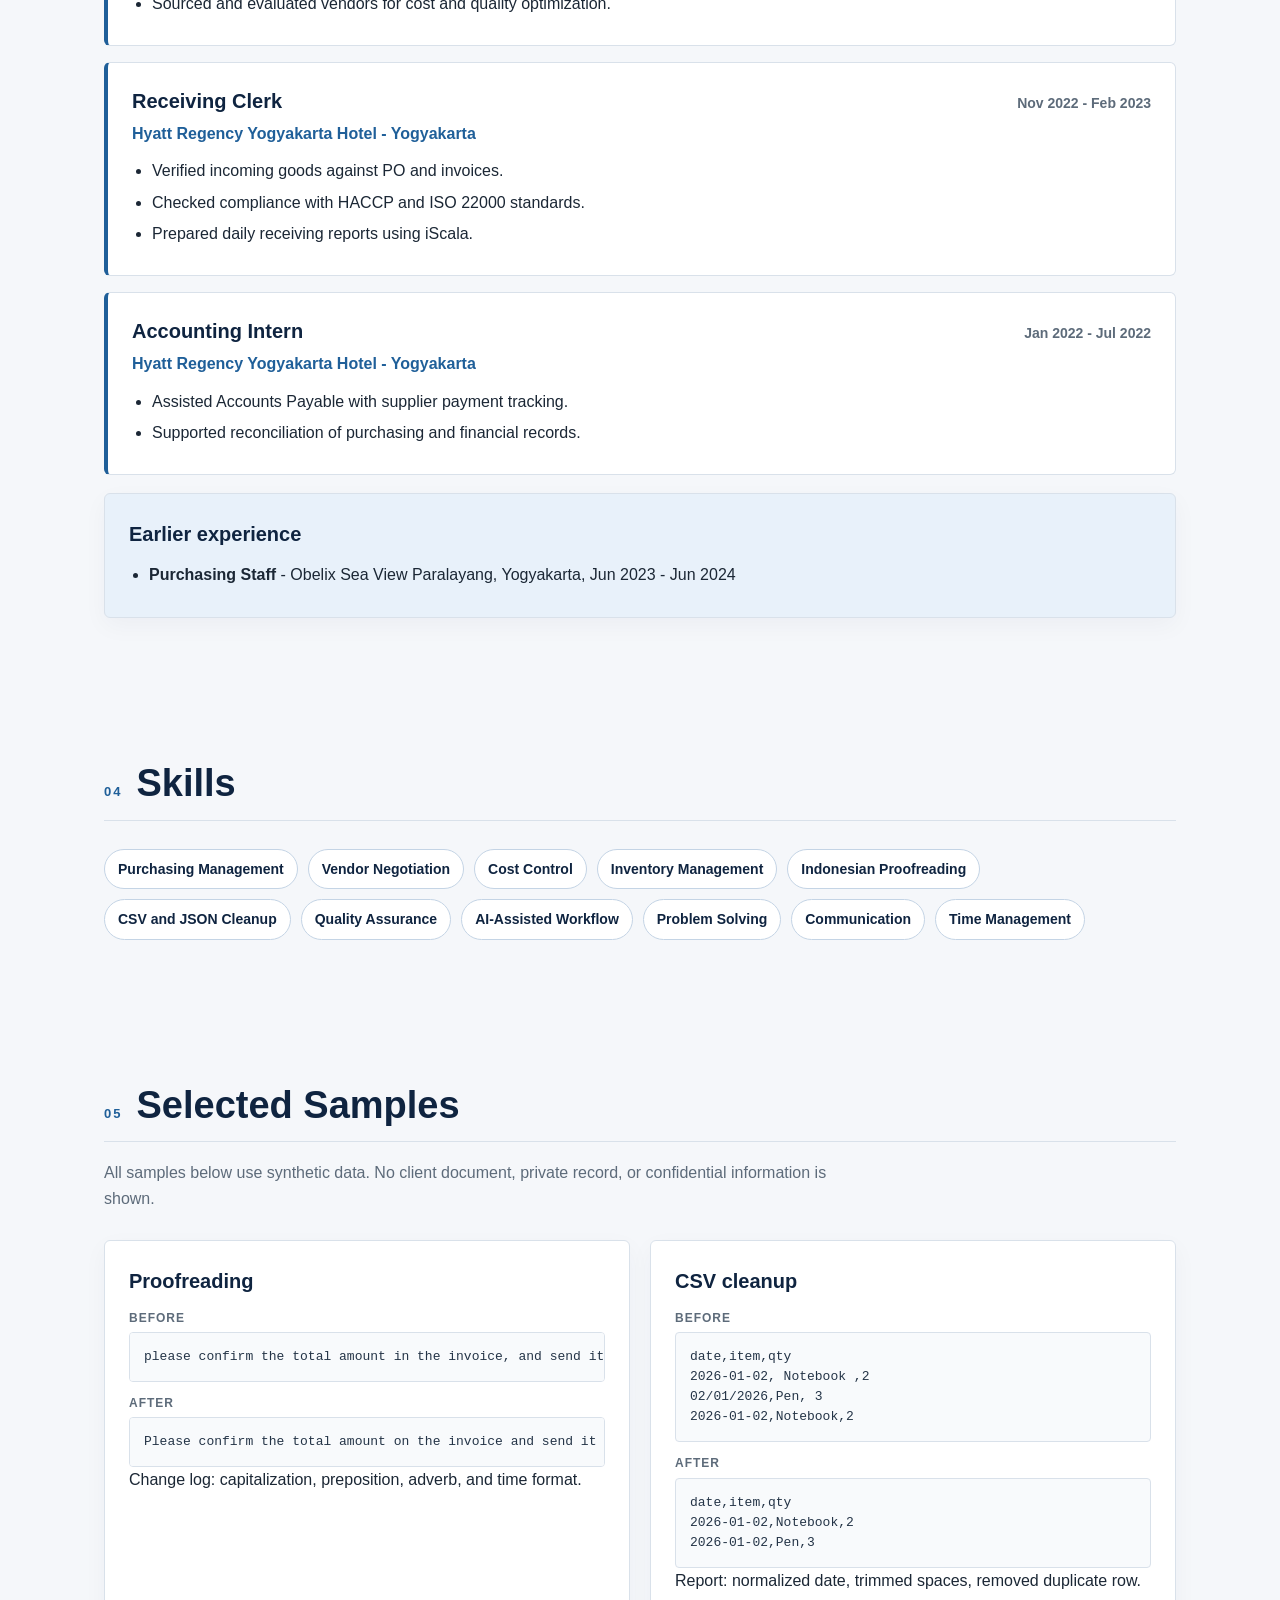
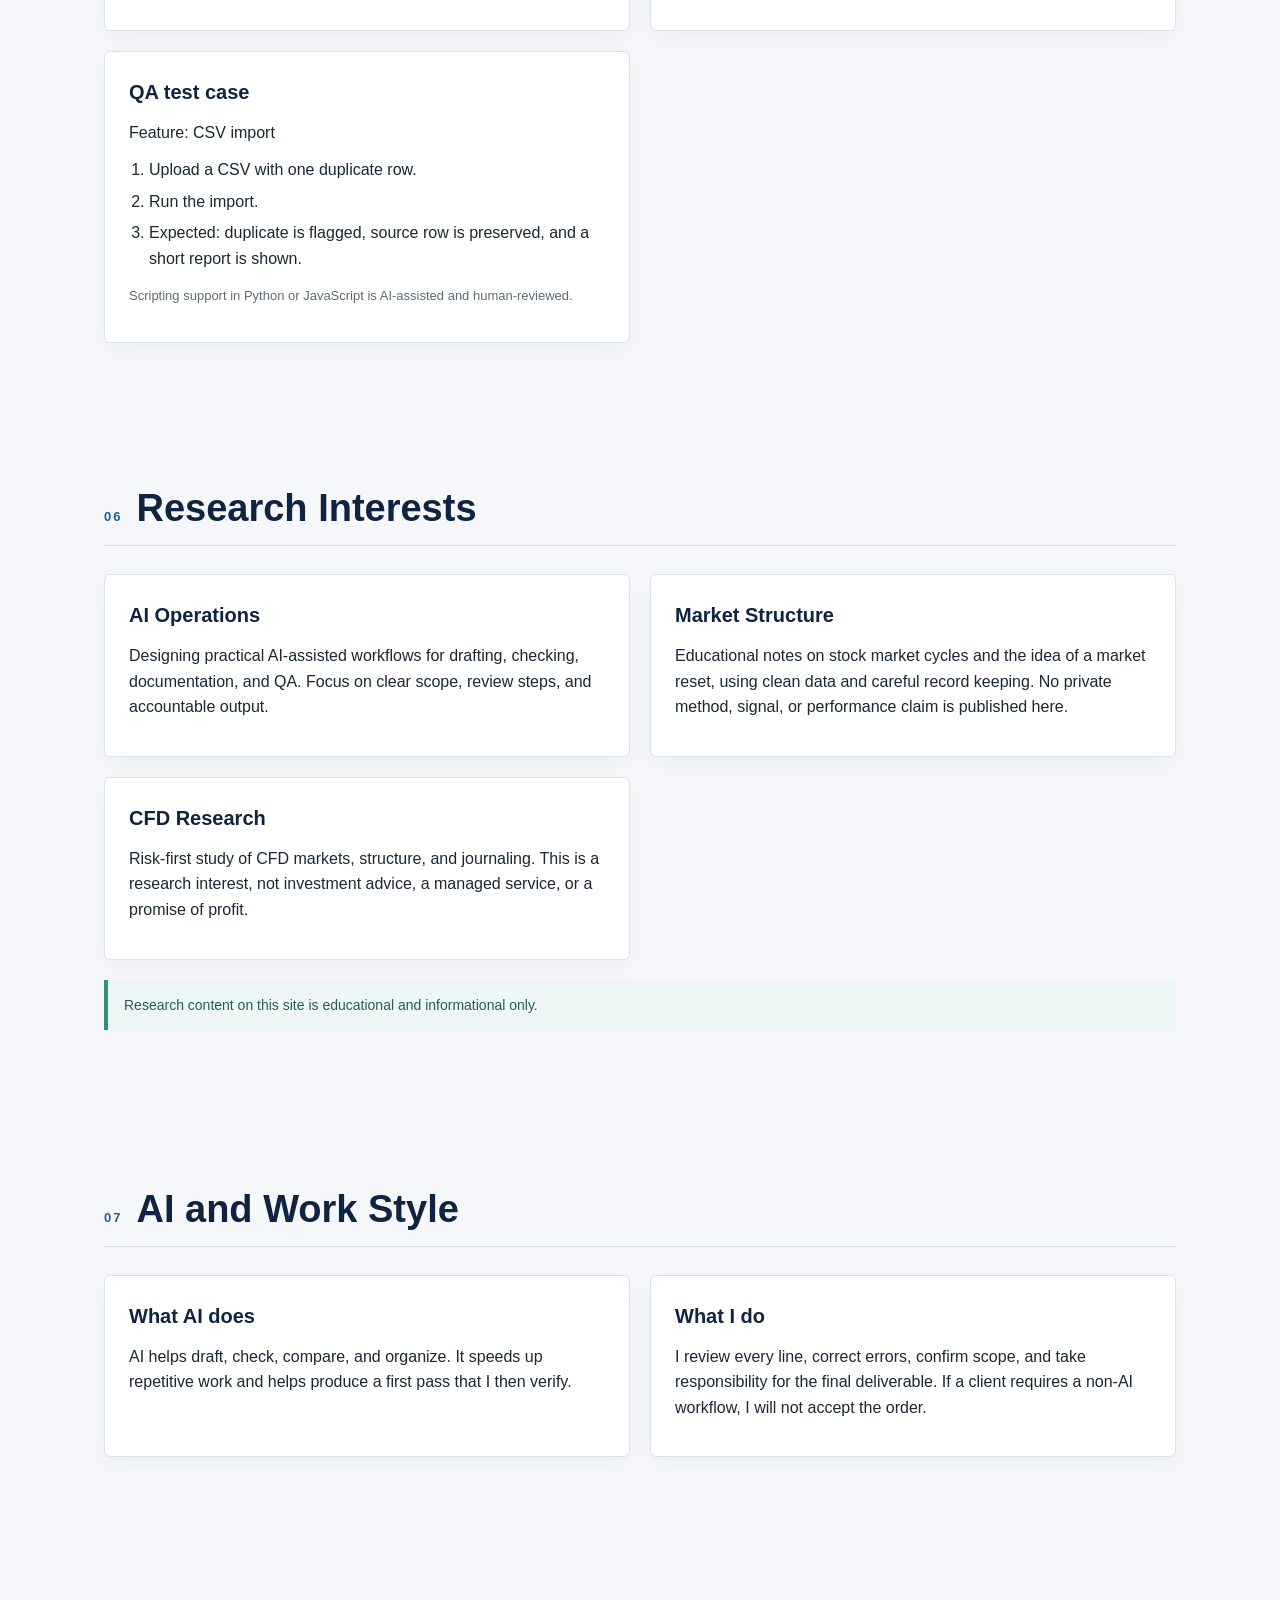
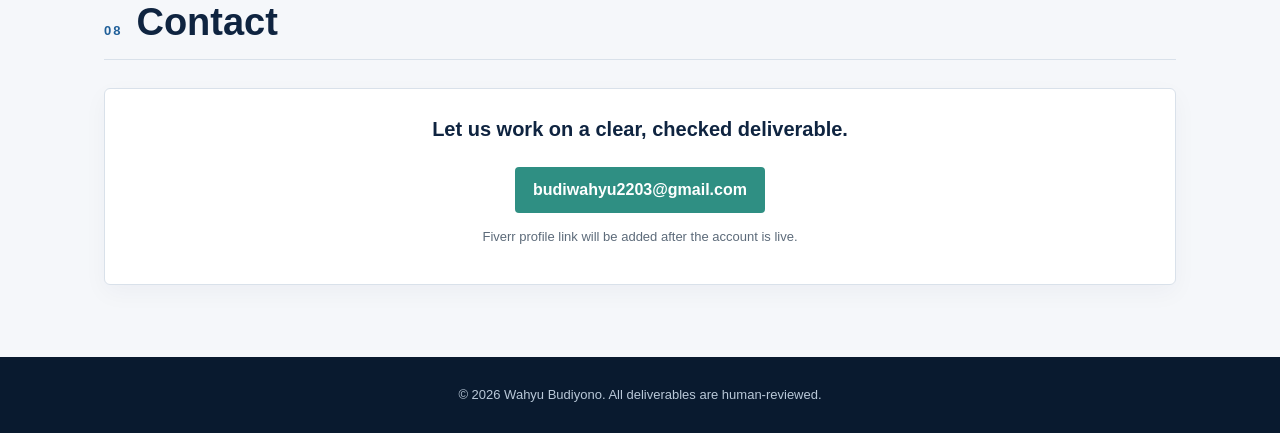
==== commit 86665ece: "Add Hyatt experience and correct Ora start month" ====
--- a/index.html
+++ b/index.html
@@ -107,7 +107,7 @@
         <article class="job">
           <div class="job-head">
             <h3 data-en="Procurement" data-id="Procurement">Procurement</h3>
-            <span>Sep 2026 - Present</span>
+            <span>Aug 2026 - Present</span>
           </div>
           <p class="company">Ora Management Indonesia</p>
           <ul>
@@ -156,6 +156,29 @@
           <ul>
             <li data-en="Managed procurement for three outlets and a central kitchen." data-id="Mengelola pengadaan untuk tiga outlet dan dapur pusat.">Managed procurement for three outlets and a central kitchen.</li>
             <li data-en="Sourced and evaluated vendors for cost and quality optimization." data-id="Mencari dan mengevaluasi vendor untuk biaya dan kualitas yang lebih baik.">Sourced and evaluated vendors for cost and quality optimization.</li>
+          </ul>
+        </article>
+        <article class="job">
+          <div class="job-head">
+            <h3 data-en="Receiving Clerk" data-id="Staf Penerimaan">Receiving Clerk</h3>
+            <span>Nov 2022 - Feb 2023</span>
+          </div>
+          <p class="company">Hyatt Regency Yogyakarta Hotel - Yogyakarta</p>
+          <ul>
+            <li data-en="Verified incoming goods against PO and invoices." data-id="Memverifikasi barang datang terhadap PO dan invoice.">Verified incoming goods against PO and invoices.</li>
+            <li data-en="Checked compliance with HACCP and ISO 22000 standards." data-id="Memeriksa kepatuhan terhadap standar HACCP dan ISO 22000.">Checked compliance with HACCP and ISO 22000 standards.</li>
+            <li data-en="Prepared daily receiving reports using iScala." data-id="Menyiapkan laporan penerimaan harian dengan iScala.">Prepared daily receiving reports using iScala.</li>
+          </ul>
+        </article>
+        <article class="job">
+          <div class="job-head">
+            <h3 data-en="Accounting Intern" data-id="Magang Akuntansi">Accounting Intern</h3>
+            <span>Jan 2022 - Jul 2022</span>
+          </div>
+          <p class="company">Hyatt Regency Yogyakarta Hotel - Yogyakarta</p>
+          <ul>
+            <li data-en="Assisted Accounts Payable with supplier payment tracking." data-id="Membantu Accounts Payable dalam pelacakan pembayaran supplier.">Assisted Accounts Payable with supplier payment tracking.</li>
+            <li data-en="Supported reconciliation of purchasing and financial records." data-id="Mendukung rekonsiliasi catatan pembelian dan keuangan.">Supported reconciliation of purchasing and financial records.</li>
           </ul>
         </article>
       </div>
@@ -163,8 +186,6 @@
         <h3 data-en="Earlier experience" data-id="Pengalaman sebelumnya">Earlier experience</h3>
         <ul class="plain-list">
           <li><strong>Purchasing Staff</strong> - Obelix Sea View Paralayang, Yogyakarta, Jun 2023 - Jun 2024</li>
-          <li><strong data-en="Receiving Clerk" data-id="Staf Penerimaan">Receiving Clerk</strong> - Hyatt Regency Yogyakarta Hotel, Nov 2022 - Feb 2023</li>
-          <li><strong data-en="Accounting Intern" data-id="Magang Akuntansi">Accounting Intern</strong> - Hyatt Regency Yogyakarta Hotel, Jan 2022 - Jul 2022</li>
         </ul>
       </div>
     </section>
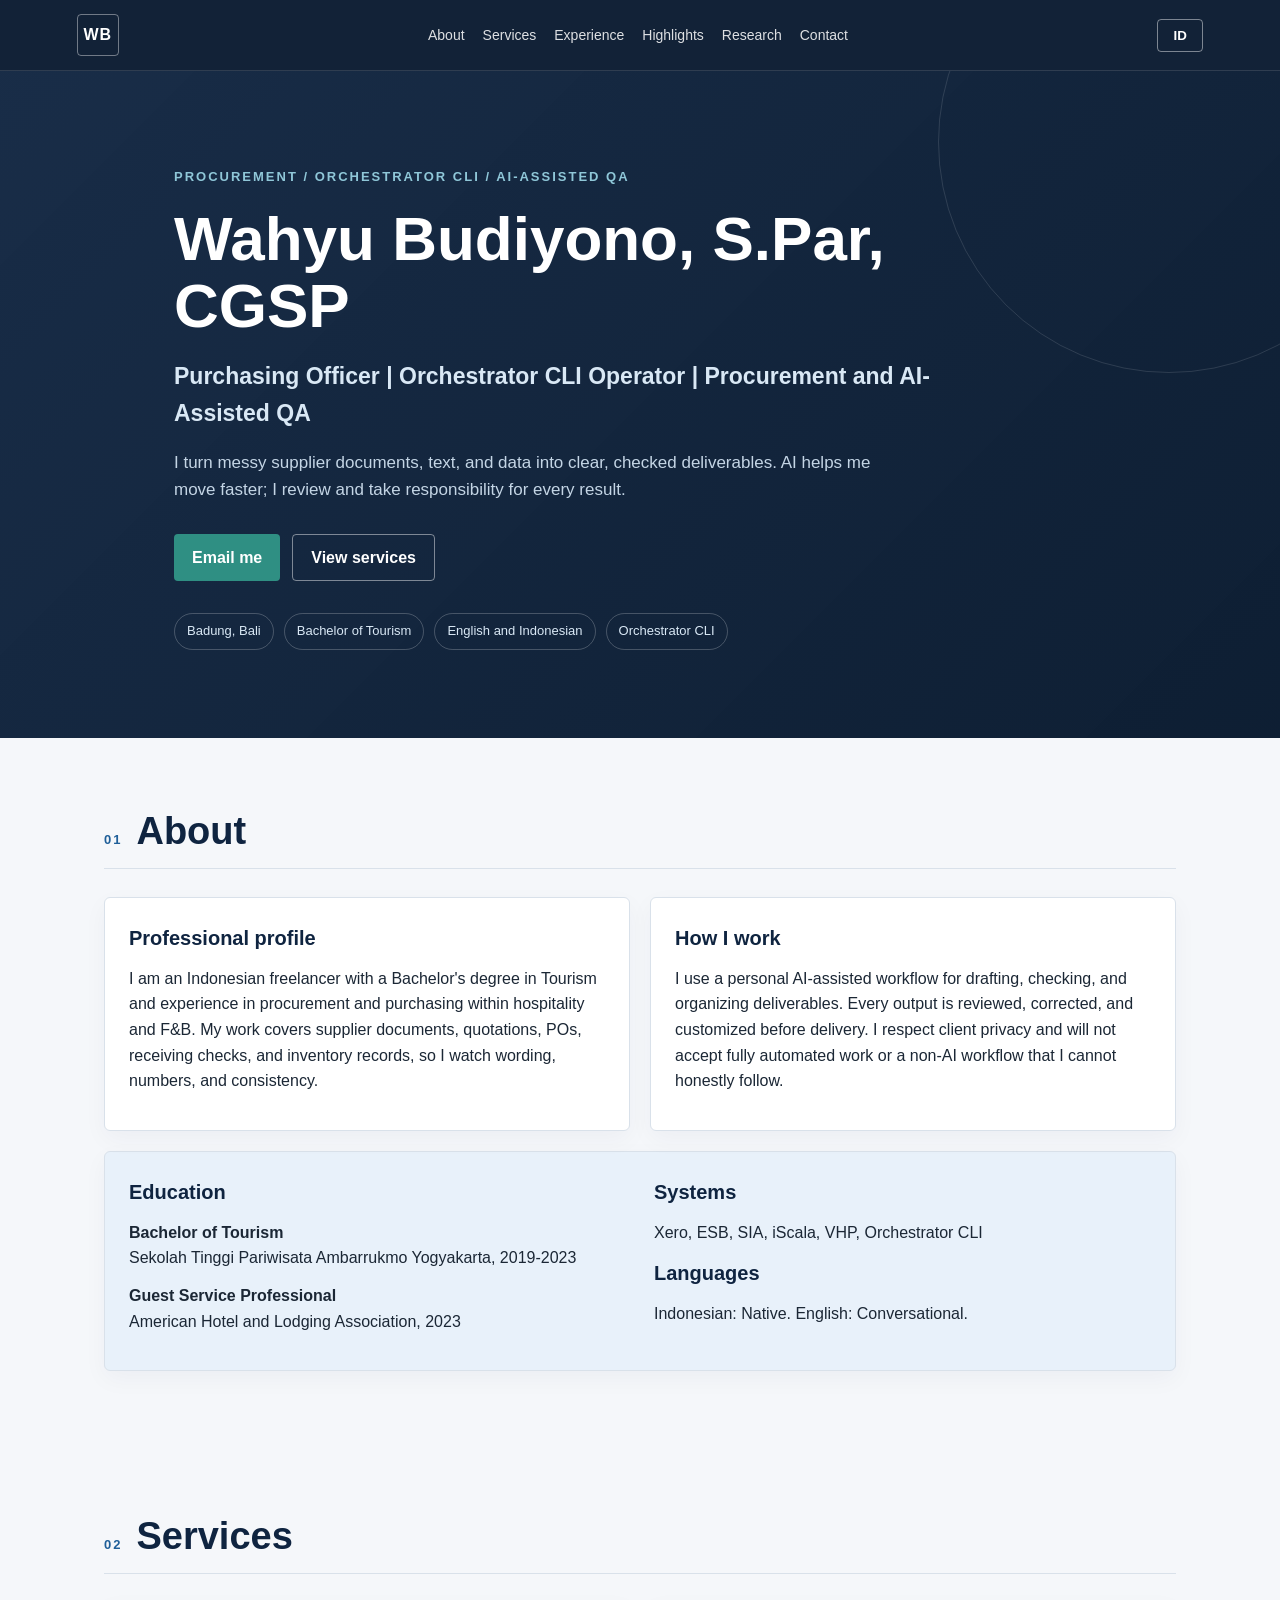
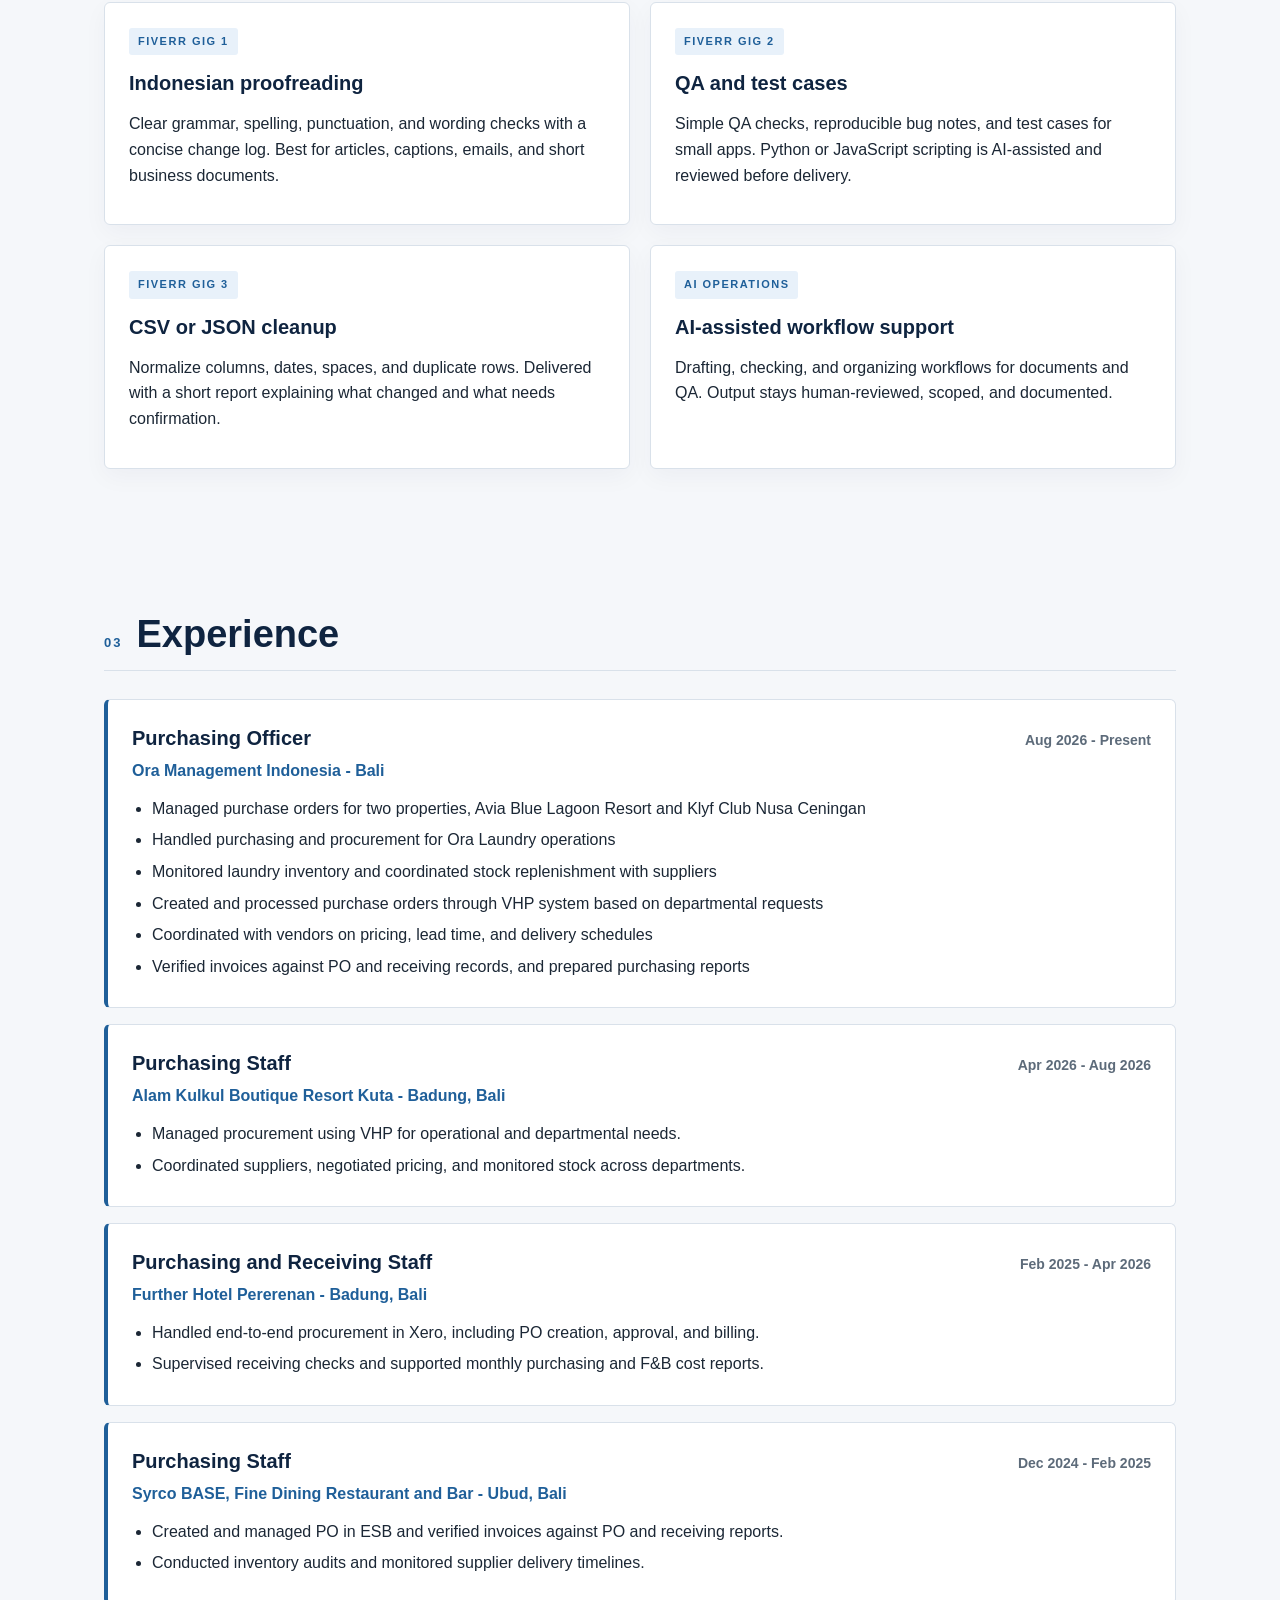
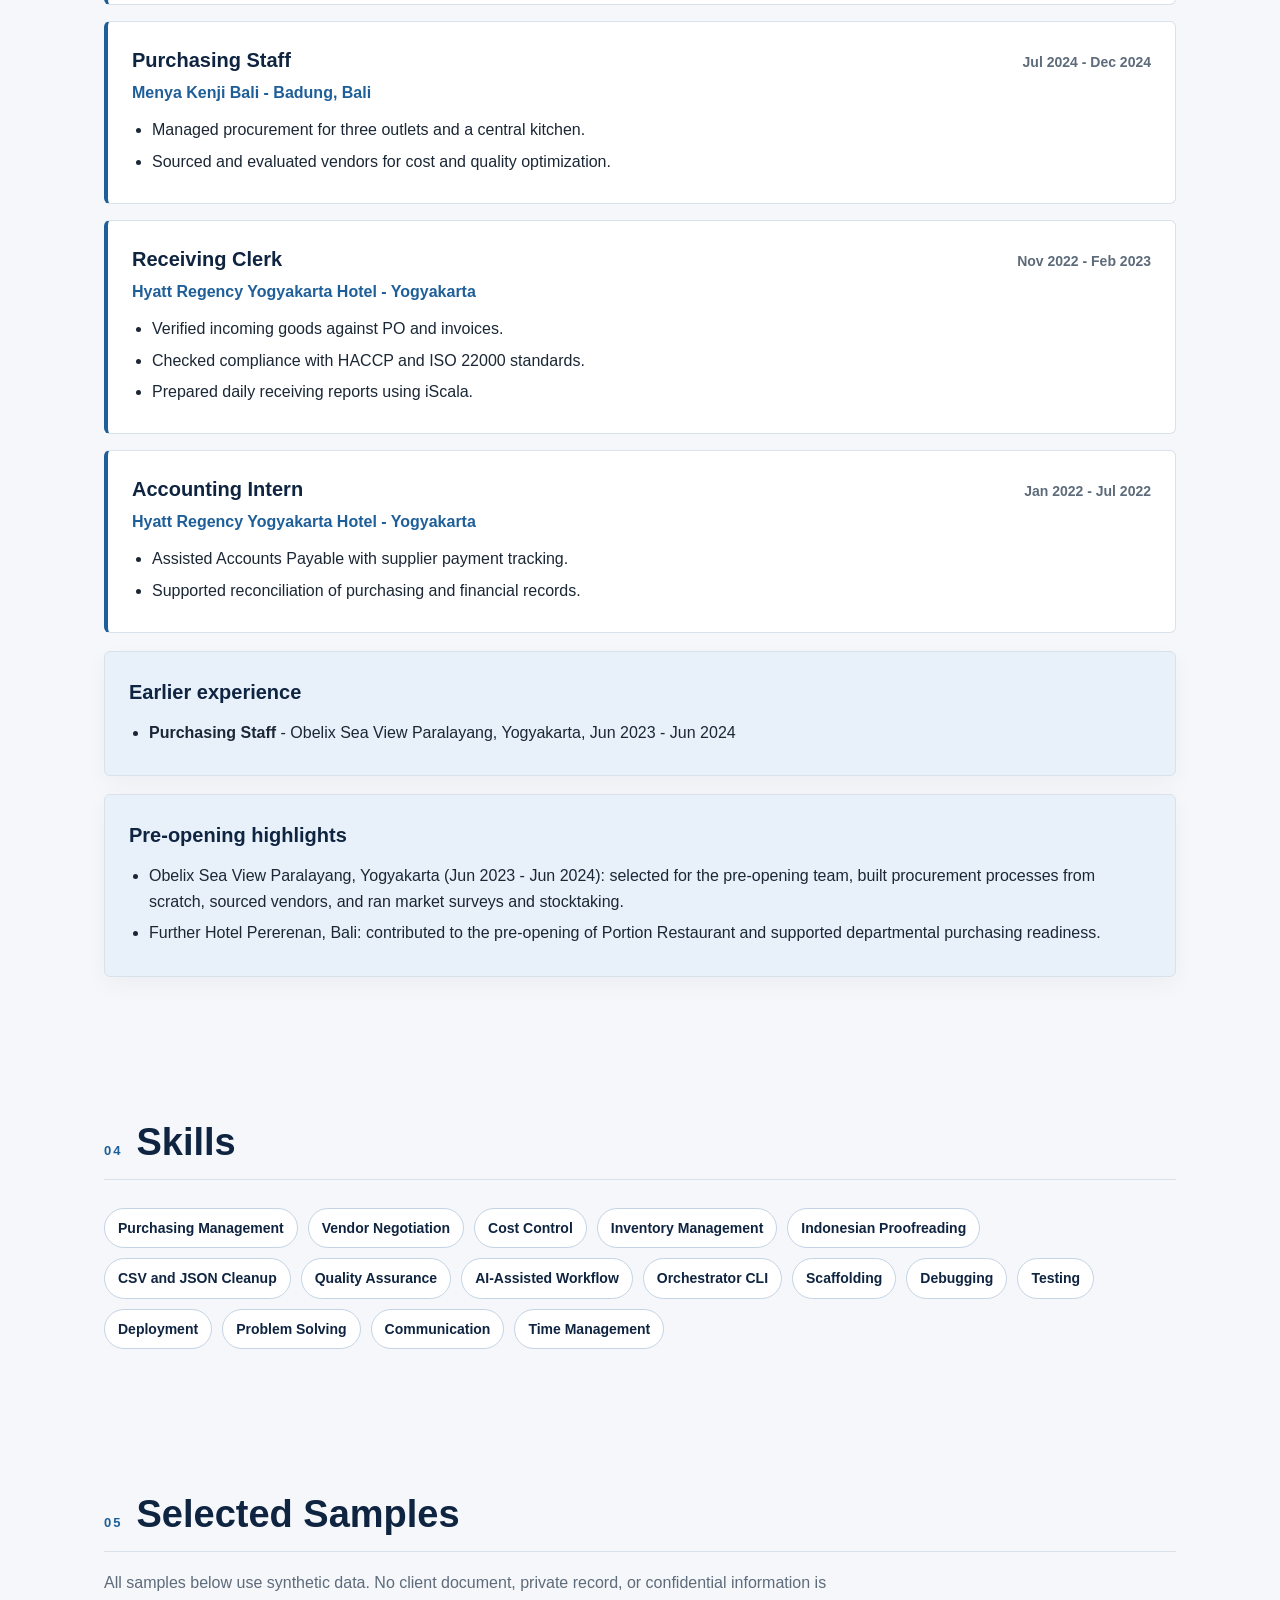
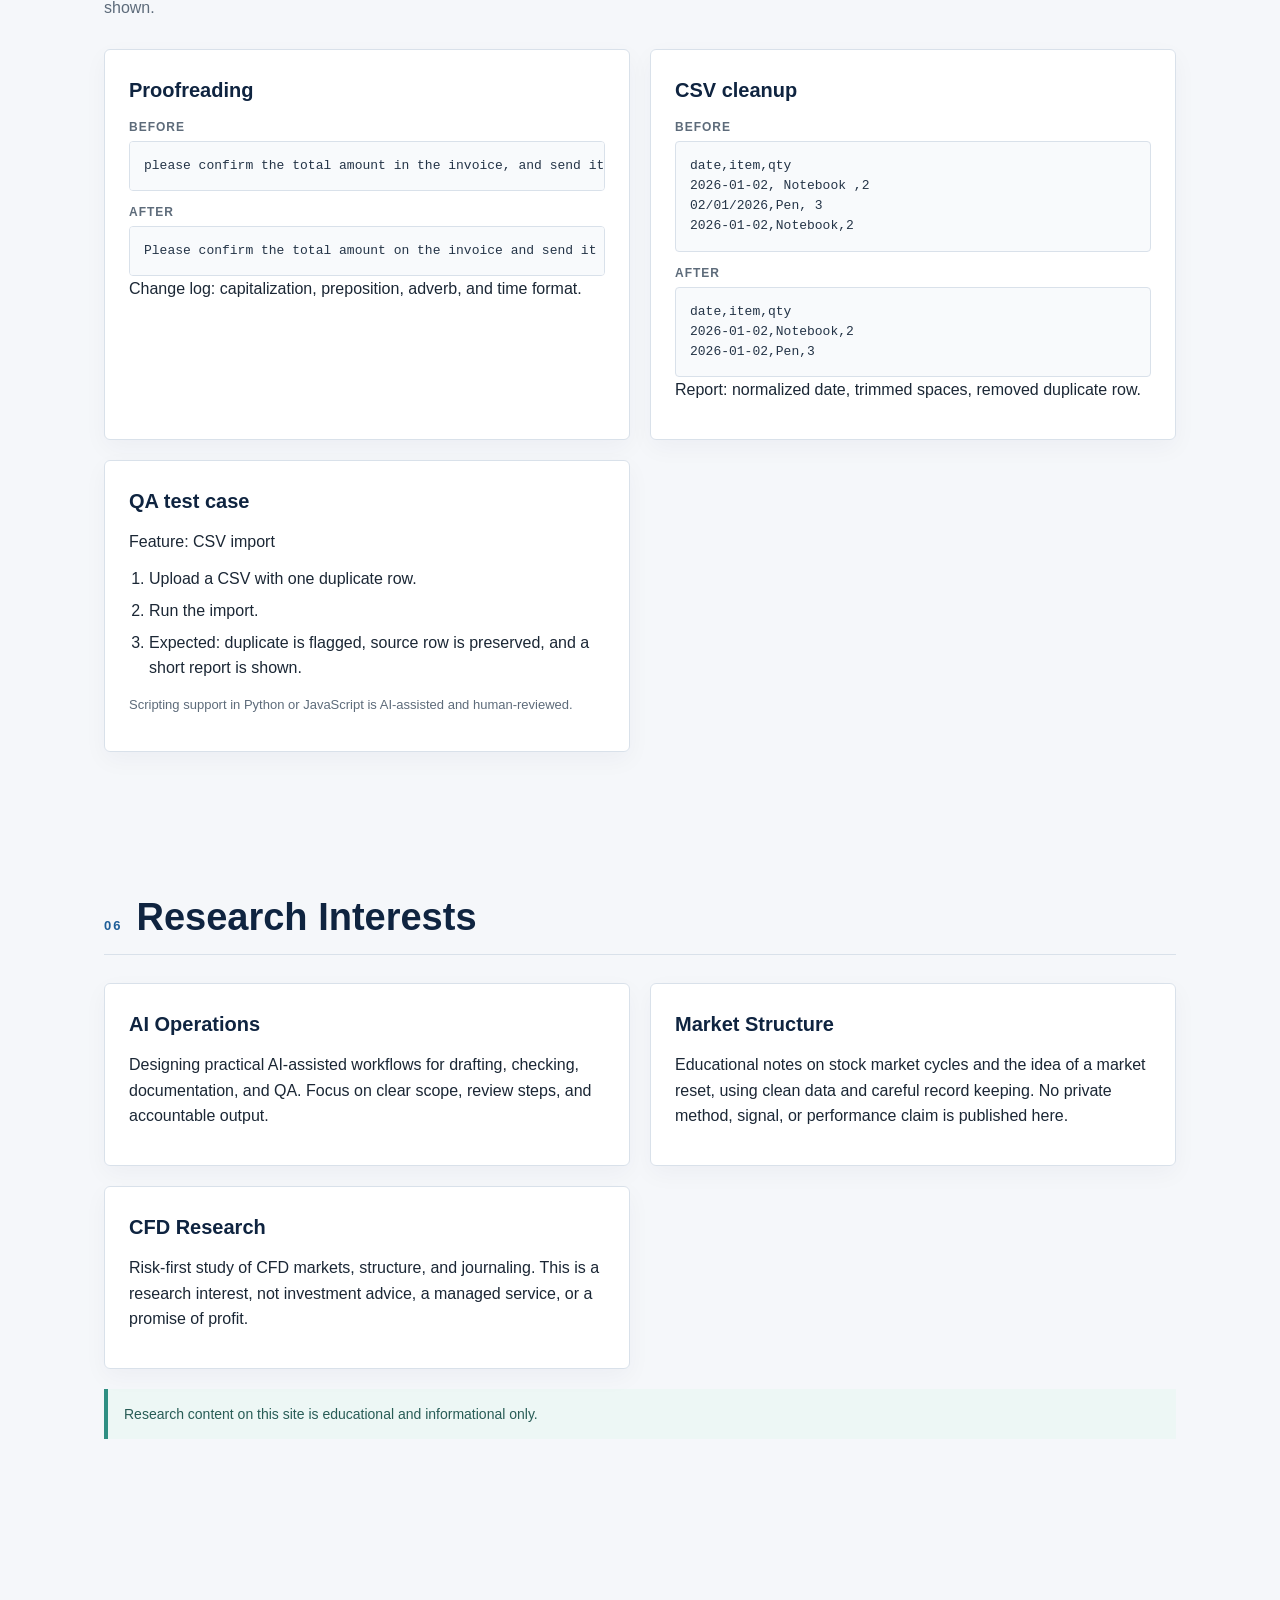
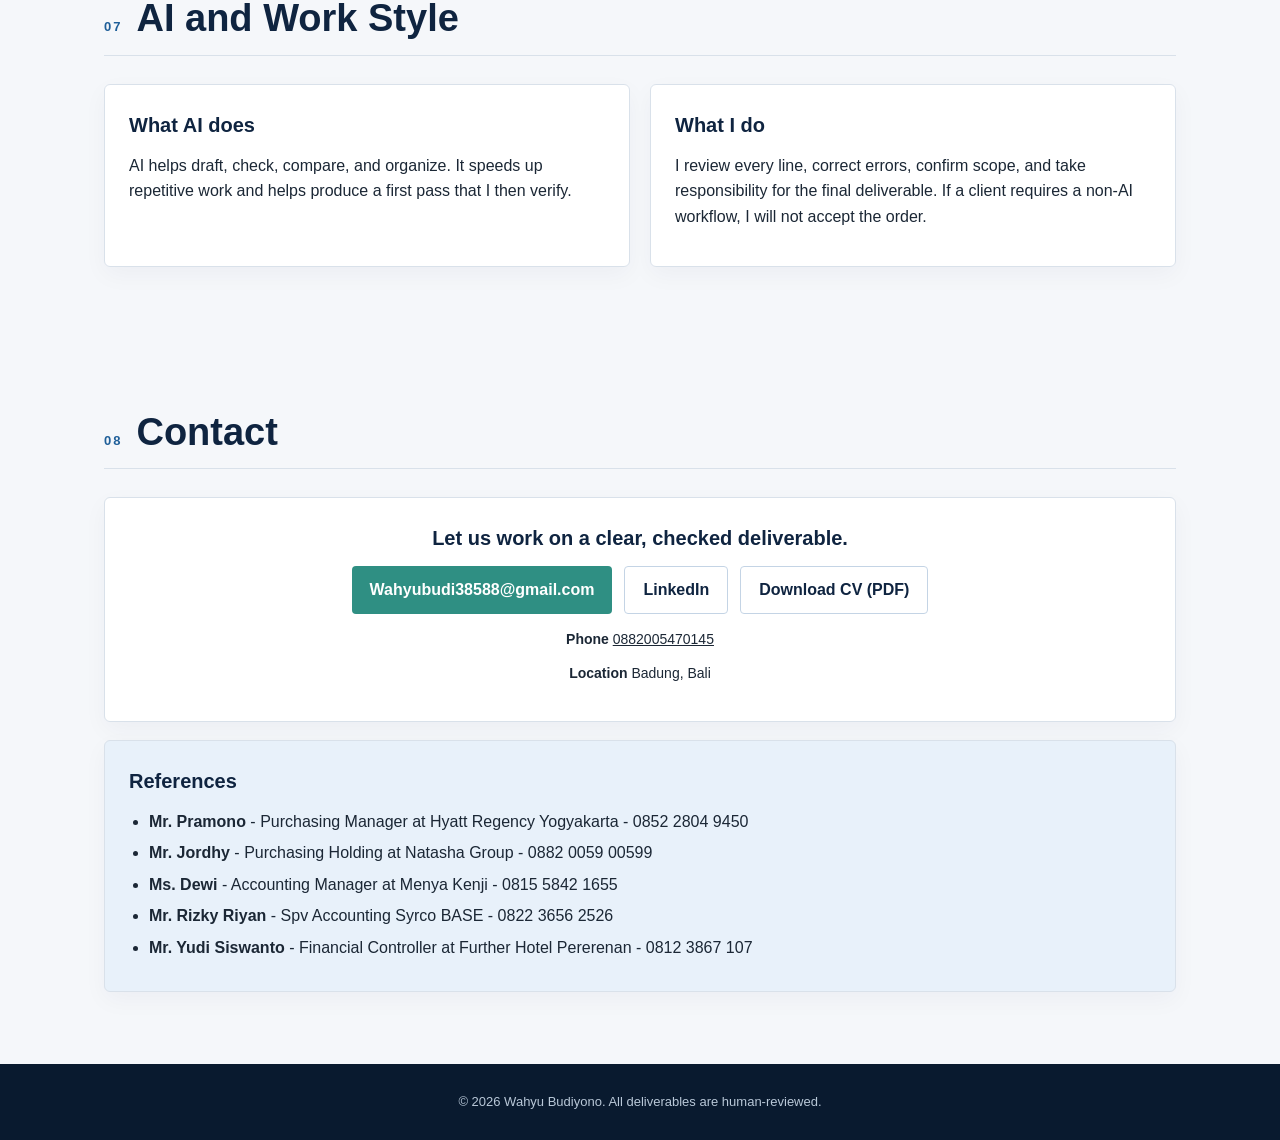
==== commit 488e05b7: "Update portfolio with latest CV and contact details" ====
--- a/index.html
+++ b/index.html
@@ -3,8 +3,8 @@
 <head>
   <meta charset="utf-8">
   <meta name="viewport" content="width=device-width, initial-scale=1">
-  <title>Wahyu Budiyono | Procurement and AI-Assisted QA</title>
-  <meta name="description" content="Corporate portfolio of Wahyu Budiyono: procurement, Indonesian proofreading, AI-assisted QA, and data cleanup.">
+  <title>Wahyu Budiyono | Purchasing Officer and Orchestrator CLI Operator</title>
+  <meta name="description" content="Corporate portfolio of Wahyu Budiyono: purchasing, procurement, Orchestrator CLI operations, Indonesian proofreading, AI-assisted QA, and data cleanup.">
   <link rel="stylesheet" href="styles.css">
 </head>
 <body>
@@ -14,6 +14,7 @@
       <a href="#about" data-en="About" data-id="Tentang">About</a>
       <a href="#services" data-en="Services" data-id="Layanan">Services</a>
       <a href="#experience" data-en="Experience" data-id="Pengalaman">Experience</a>
+      <a href="#highlights" data-en="Highlights" data-id="Sorotan">Highlights</a>
       <a href="#research" data-en="Research" data-id="Riset">Research</a>
       <a href="#contact" data-en="Contact" data-id="Kontak">Contact</a>
     </nav>
@@ -23,18 +24,19 @@
   <main id="top">
     <section class="hero">
       <div class="hero-inner">
-        <p class="eyebrow" data-en="PROCUREMENT / PROOFREADING / AI-ASSISTED QA" data-id="PENGADAAN / KOREKSI BAHASA / QA DENGAN AI">PROCUREMENT / PROOFREADING / AI-ASSISTED QA</p>
+        <p class="eyebrow" data-en="PROCUREMENT / ORCHESTRATOR CLI / AI-ASSISTED QA" data-id="PENGADAAN / ORCHESTRATOR CLI / QA DENGAN AI">PROCUREMENT / ORCHESTRATOR CLI / AI-ASSISTED QA</p>
         <h1>Wahyu Budiyono, S.Par, CGSP</h1>
-        <p class="tagline" data-en="Procurement and Purchasing Professional | Indonesian Proofreading | AI-Assisted QA and Data Cleanup" data-id="Profesional Pengadaan dan Pembelian | Koreksi Bahasa Indonesia | QA dan Pembersihan Data dengan Bantuan AI">Procurement and Purchasing Professional | Indonesian Proofreading | AI-Assisted QA and Data Cleanup</p>
+        <p class="tagline" data-en="Purchasing Officer | Orchestrator CLI Operator | Procurement and AI-Assisted QA" data-id="Purchasing Officer | Operator Orchestrator CLI | Pengadaan dan QA Berbantuan AI">Purchasing Officer | Orchestrator CLI Operator | Procurement and AI-Assisted QA</p>
         <p class="hero-copy" data-en="I turn messy supplier documents, text, and data into clear, checked deliverables. AI helps me move faster; I review and take responsibility for every result." data-id="Saya mengubah dokumen supplier, teks, dan data yang berantakan menjadi hasil yang jelas dan sudah dicek. AI membantu saya bekerja lebih cepat; saya meninjau dan bertanggung jawab atas setiap hasil.">I turn messy supplier documents, text, and data into clear, checked deliverables. AI helps me move faster; I review and take responsibility for every result.</p>
         <div class="hero-actions">
-          <a class="btn primary" href="mailto:budiwahyu2203@gmail.com" data-en="Email me" data-id="Email saya">Email me</a>
+          <a class="btn primary" href="mailto:Wahyubudi38588@gmail.com" data-en="Email me" data-id="Email saya">Email me</a>
           <a class="btn secondary" href="#services" data-en="View services" data-id="Lihat layanan">View services</a>
         </div>
         <div class="badges" aria-label="Highlights">
           <span data-en="Badung, Bali" data-id="Badung, Bali">Badung, Bali</span>
           <span data-en="Bachelor of Tourism" data-id="Sarjana Pariwisata">Bachelor of Tourism</span>
           <span data-en="English and Indonesian" data-id="Inggris dan Indonesia">English and Indonesian</span>
+          <span data-en="Orchestrator CLI" data-id="Orchestrator CLI">Orchestrator CLI</span>
         </div>
       </div>
     </section>
@@ -62,7 +64,7 @@
         </div>
         <div>
           <h3 data-en="Systems" data-id="Sistem">Systems</h3>
-          <p data-en="Xero, ESB, SIA, iScala, VHP" data-id="Xero, ESB, SIA, iScala, VHP">Xero, ESB, SIA, iScala, VHP</p>
+          <p data-en="Xero, ESB, SIA, iScala, VHP, Orchestrator CLI" data-id="Xero, ESB, SIA, iScala, VHP, Orchestrator CLI">Xero, ESB, SIA, iScala, VHP, Orchestrator CLI</p>
           <h3 data-en="Languages" data-id="Bahasa">Languages</h3>
           <p data-en="Indonesian: Native. English: Conversational." data-id="Indonesia: Asli. Inggris: Percakapan.">Indonesian: Native. English: Conversational.</p>
         </div>
@@ -106,12 +108,17 @@
       <div class="timeline">
         <article class="job">
           <div class="job-head">
-            <h3 data-en="Procurement" data-id="Procurement">Procurement</h3>
+            <h3 data-en="Purchasing Officer" data-id="Purchasing Officer">Purchasing Officer</h3>
             <span>Aug 2026 - Present</span>
           </div>
-          <p class="company">Ora Management Indonesia</p>
-          <ul>
-            <li data-en="Handled procurement coordination, supplier communication, and purchase documentation." data-id="Menangani koordinasi pengadaan, komunikasi supplier, dan dokumentasi pembelian.">Handled procurement coordination, supplier communication, and purchase documentation.</li>
+          <p class="company">Ora Management Indonesia - Bali</p>
+          <ul>
+            <li data-en="Managed purchase orders for two properties, Avia Blue Lagoon Resort and Klyf Club Nusa Ceningan" data-id="Mengelola purchase order untuk dua properti, Avia Blue Lagoon Resort dan Klyf Club Nusa Ceningan">Managed purchase orders for two properties, Avia Blue Lagoon Resort and Klyf Club Nusa Ceningan</li>
+            <li data-en="Handled purchasing and procurement for Ora Laundry operations" data-id="Menangani pembelian dan pengadaan untuk operasional Ora Laundry">Handled purchasing and procurement for Ora Laundry operations</li>
+            <li data-en="Monitored laundry inventory and coordinated stock replenishment with suppliers" data-id="Memantau inventaris laundry dan mengoordinasikan pengisian stok dengan supplier">Monitored laundry inventory and coordinated stock replenishment with suppliers</li>
+            <li data-en="Created and processed purchase orders through VHP system based on departmental requests" data-id="Membuat dan memproses purchase order melalui sistem VHP berdasarkan permintaan departemen">Created and processed purchase orders through VHP system based on departmental requests</li>
+            <li data-en="Coordinated with vendors on pricing, lead time, and delivery schedules" data-id="Berkoordinasi dengan vendor soal harga, waktu tunggu, dan jadwal pengiriman">Coordinated with vendors on pricing, lead time, and delivery schedules</li>
+            <li data-en="Verified invoices against PO and receiving records, and prepared purchasing reports" data-id="Memverifikasi invoice terhadap PO dan catatan penerimaan, serta menyiapkan laporan pembelian">Verified invoices against PO and receiving records, and prepared purchasing reports</li>
           </ul>
         </article>
         <article class="job">
@@ -186,6 +193,13 @@
         <h3 data-en="Earlier experience" data-id="Pengalaman sebelumnya">Earlier experience</h3>
         <ul class="plain-list">
           <li><strong>Purchasing Staff</strong> - Obelix Sea View Paralayang, Yogyakarta, Jun 2023 - Jun 2024</li>
+        </ul>
+      </div>
+      <div class="panel compact" id="highlights">
+        <h3 data-en="Pre-opening highlights" data-id="Sorotan pre-opening">Pre-opening highlights</h3>
+        <ul class="plain-list">
+          <li data-en="Obelix Sea View Paralayang, Yogyakarta (Jun 2023 - Jun 2024): selected for the pre-opening team, built procurement processes from scratch, sourced vendors, and ran market surveys and stocktaking." data-id="Obelix Sea View Paralayang, Yogyakarta (Jun 2023 - Jun 2024): terpilih dalam tim pre-opening, membangun proses pengadaan dari awal, mencari vendor, serta melakukan survei pasar dan stocktaking.">Obelix Sea View Paralayang, Yogyakarta (Jun 2023 - Jun 2024): selected for the pre-opening team, built procurement processes from scratch, sourced vendors, and ran market surveys and stocktaking.</li>
+          <li data-en="Further Hotel Pererenan, Bali: contributed to the pre-opening of Portion Restaurant and supported departmental purchasing readiness." data-id="Further Hotel Pererenan, Bali: berkontribusi pada pre-opening Portion Restaurant dan mendukung kesiapan pembelian lintas departemen.">Further Hotel Pererenan, Bali: contributed to the pre-opening of Portion Restaurant and supported departmental purchasing readiness.</li>
         </ul>
       </div>
     </section>
@@ -204,6 +218,11 @@
         <li data-en="CSV and JSON Cleanup" data-id="Pembersihan CSV dan JSON">CSV and JSON Cleanup</li>
         <li data-en="Quality Assurance" data-id="Jaminan Kualitas">Quality Assurance</li>
         <li data-en="AI-Assisted Workflow" data-id="Alur Kerja Berbantuan AI">AI-Assisted Workflow</li>
+        <li data-en="Orchestrator CLI" data-id="Orchestrator CLI">Orchestrator CLI</li>
+        <li data-en="Scaffolding" data-id="Scaffolding">Scaffolding</li>
+        <li data-en="Debugging" data-id="Debugging">Debugging</li>
+        <li data-en="Testing" data-id="Testing">Testing</li>
+        <li data-en="Deployment" data-id="Deployment">Deployment</li>
         <li data-en="Problem Solving" data-id="Pemecahan Masalah">Problem Solving</li>
         <li data-en="Communication" data-id="Komunikasi">Communication</li>
         <li data-en="Time Management" data-id="Manajemen Waktu">Time Management</li>
@@ -297,8 +316,23 @@
       </div>
       <div class="contact-card">
         <h3 data-en="Let us work on a clear, checked deliverable." data-id="Mari kerjakan hasil yang jelas dan sudah dicek.">Let us work on a clear, checked deliverable.</h3>
-        <a class="btn primary" href="mailto:budiwahyu2203@gmail.com">budiwahyu2203@gmail.com</a>
-        <p class="muted" data-en="Fiverr profile link will be added after the account is live." data-id="Tautan profil Fiverr akan ditambahkan setelah akun aktif.">Fiverr profile link will be added after the account is live.</p>
+        <div class="hero-actions">
+          <a class="btn primary" href="mailto:Wahyubudi38588@gmail.com">Wahyubudi38588@gmail.com</a>
+          <a class="btn secondary" href="https://www.linkedin.com/in/wahyu-budiyono-b85aa2208" target="_blank" rel="noopener noreferrer">LinkedIn</a>
+          <a class="btn secondary" href="assets/CV-Wahyu-Budiyono-2026.pdf" download data-en="Download CV (PDF)" data-id="Unduh CV (PDF)">Download CV (PDF)</a>
+        </div>
+        <p class="contact-line"><strong data-en="Phone" data-id="Telepon">Phone</strong> <a href="tel:0882005470145">0882005470145</a></p>
+        <p class="contact-line"><strong data-en="Location" data-id="Lokasi">Location</strong> <span data-en="Badung, Bali" data-id="Badung, Bali">Badung, Bali</span></p>
+      </div>
+      <div class="panel compact references">
+        <h3 data-en="References" data-id="Referensi">References</h3>
+        <ul class="plain-list">
+          <li><strong>Mr. Pramono</strong> - Purchasing Manager at Hyatt Regency Yogyakarta - 0852 2804 9450</li>
+          <li><strong>Mr. Jordhy</strong> - Purchasing Holding at Natasha Group - 0882 0059 00599</li>
+          <li><strong>Ms. Dewi</strong> - Accounting Manager at Menya Kenji - 0815 5842 1655</li>
+          <li><strong>Mr. Rizky Riyan</strong> - Spv Accounting Syrco BASE - 0822 3656 2526</li>
+          <li><strong>Mr. Yudi Siswanto</strong> - Financial Controller at Further Hotel Pererenan - 0812 3867 107</li>
+        </ul>
       </div>
     </section>
   </main>
--- a/styles.css
+++ b/styles.css
@@ -414,8 +414,27 @@
   text-align: center;
 }
 
+.contact-card .hero-actions {
+  justify-content: center;
+  margin: 10px 0 14px;
+}
+
 .contact-card .btn {
-  margin: 10px 0 14px;
+  margin: 0;
+}
+
+.contact .btn.secondary {
+  border-color: #c4d4e5;
+  color: var(--navy);
+}
+
+.contact-line {
+  margin: 6px 0;
+  font-size: 14px;
+}
+
+.references {
+  margin-top: 20px;
 }
 
 .muted {
